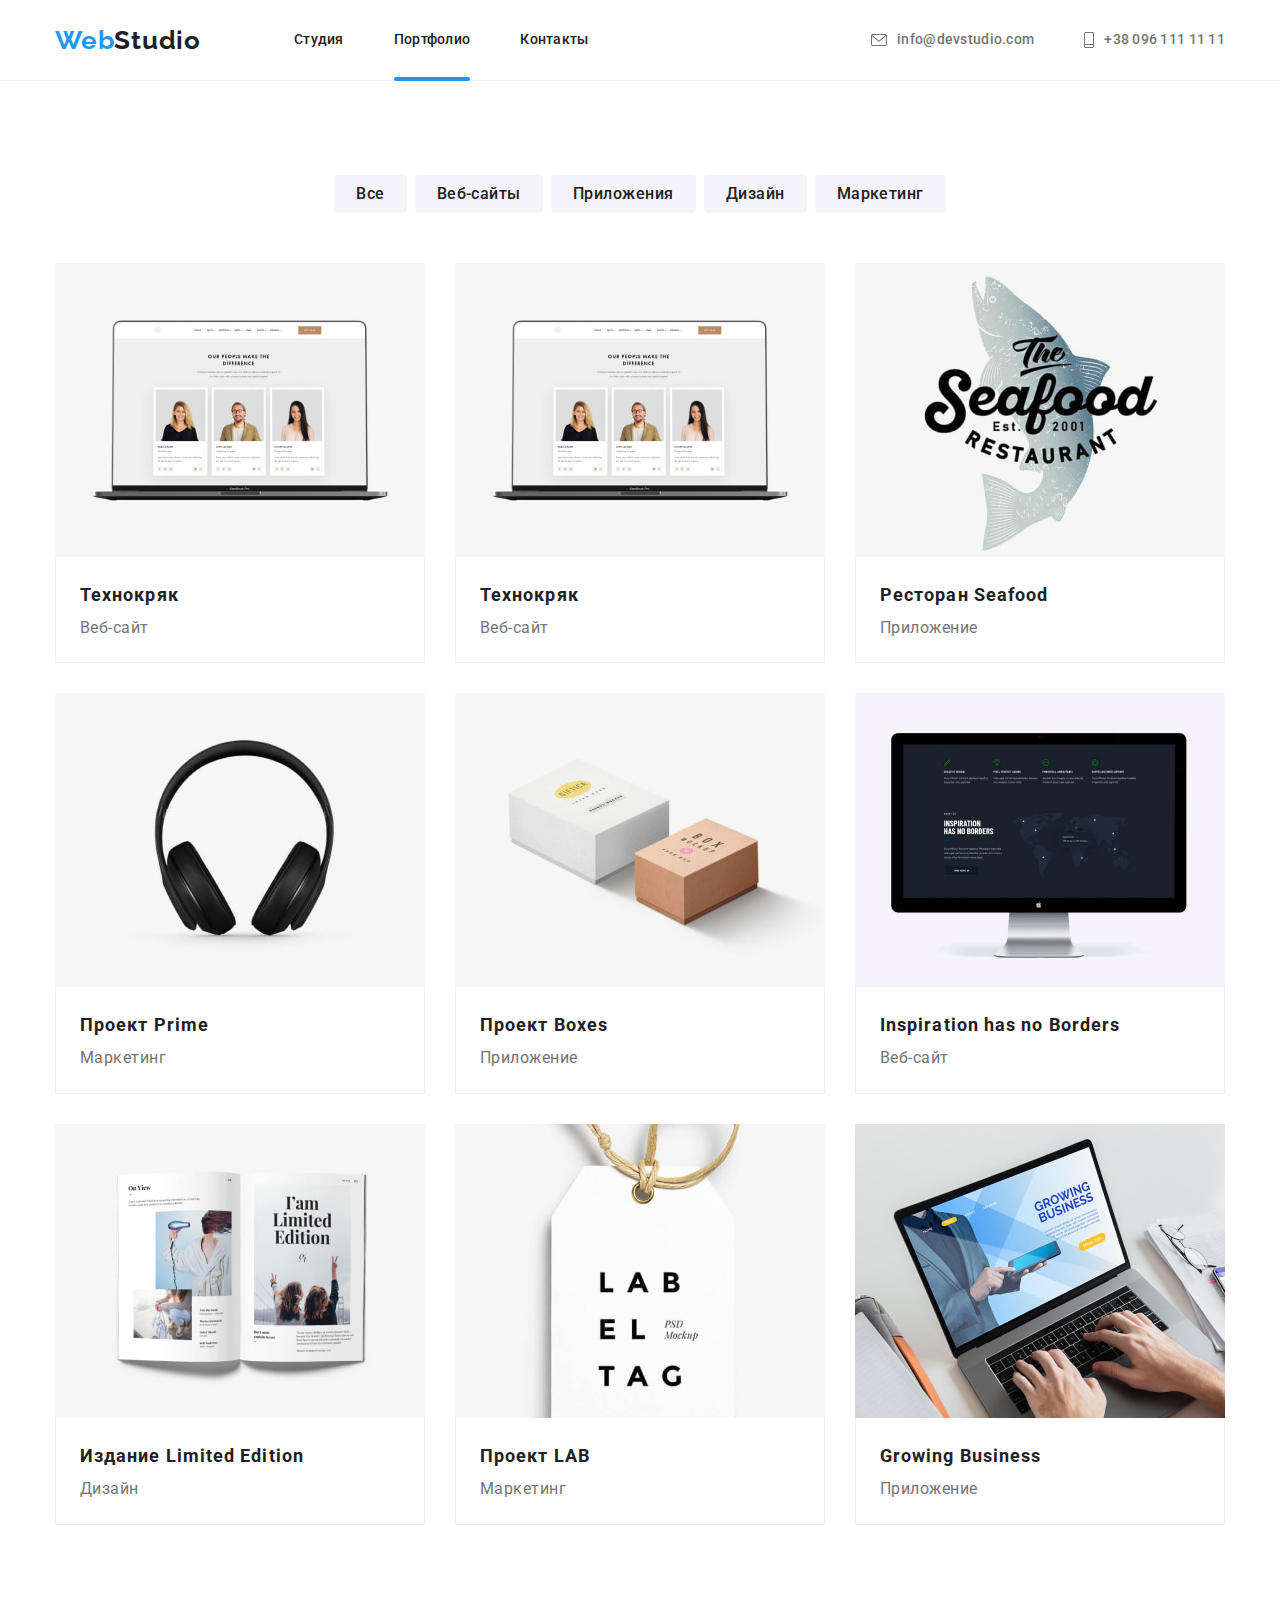
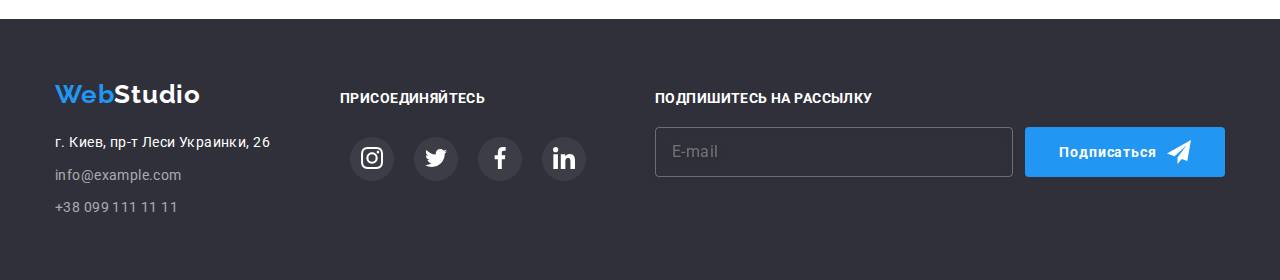
==== portfolio.html @ d42d0474 "Copy HW6" ====
<!DOCTYPE html>
<html lang="ru">
<head>
    <meta charset="UTF-8">
    <meta http-equiv="X-UA-Compatible" content="IE=edge">
    <meta name="viewport" content="width=device-width, initial-scale=1.0">
    <title>Portfolio</title>
    <!--Modern normalize--> 
    <link rel="stylesheet" href="https://cdn.jsdelivr.net/npm/modern-normalize@1.1.0/modern-normalize.min.css">
     <!-- Основные шрифты -->
     <link rel="preconnect" href="https://fonts.googleapis.com">
     <link rel="preconnect" href="https://fonts.gstatic.com" crossorigin>
     <link href="https://fonts.googleapis.com/css2?family=Raleway:wght@700&family=Roboto:wght@400;500;700;900&display=swap"
         rel="stylesheet">
     <!-- Кастомные стили -->
     <link rel="stylesheet" href="./css/styles.css">
</head>

<body >
   <!--Хедер-->
   <header>
    <div class="container  header-container">
    <!--Навигация-->
    <nav class="container-nav">
    <a href="./index.html" class="logo">Web<span class="logo-item">Studio</span></a>
    <ul class="site-nav">
        <li class="item">
            <a href="./index.html" class="nav-list">Студия</a>
        </li>
        <li class="item">
            <a href="./portfolio.html" class="nav-list current">Портфолио</a>
        </li>
        <li class="item">
            <a href="" class="nav-list">Контакты</a>
        </li>
    </ul>
     
    </nav> 
        <!--Контакты-->
    <ul class="contacts-list">
        <li class="contacts-item">
            <a href="mailto:info@devstudio.com" class="contacts">
            <svg class="icon-contacts" width="16" height="12">
                <use href="./images/icons.svg#mail" ></use>
            </svg>
           info@devstudio.com</a>
       </li> 
        <li class="contacts-item">
            <a href="tel:+380961111111" class="contacts phone">
            <svg class="icon-contacts" width="10" height="16">
                <use href="./images/icons.svg#phone" ></use>
            </svg>
            +38 096 111 11 11</a>
           </li> 
    </ul>   

    </div>
</header>
    <!--Герой-->
    <main>

    <section class="section">
        <div class="container">
        <h1 class="visually-hidden">Портфолио</h1>
    <ul class="button-list">
        <!--Список кнопок-->
        <li class="button-item">
            <button type="button" class="button-style">Все</button>
        </li>

        <li class="button-item">
            <button type="button"class="button-style">Веб-сайты</button>
        </li>

        <li class="button-item">
            <button type="button"class="button-style">Приложения</button>
        </li>

        <li class="button-item">
            <button type="button"class="button-style">Дизайн</button>
        </li>

        <li class="button-item">
            <button type="button"class="button-style">Маркетинг</button>
        </li>
    </ul>
    
    <ul class="cards">
        
        <li class="cards-content" >
            <a  class="card-link cards-design" href="">
                <div class="card-overlayy">
                <img src="./imagesportfolio/portfolio1.jpg" alt="Экран">
           
               <p class="card-text">
                   Ресурс предлагает комплексные предложения с разным уровнем функционала и сервисов. Все это позволит посетителю получить исчерпывающие сведения о компании или частном лице.
               </p>
               </div>
            <div class="work-descr">
                <h2 class="work-title">Технокряк</h2>
                <p class="description">Веб-сайт</p>
            </div>
        </a>
    </li>

        <li class="cards-content" >
            <a  class="card-link cards-design" href="">
                <div class="card-overlayy">
                     <img src="./imagesportfolio/portfolio1.jpg" alt="Экран">
                    <p class="card-text">
                        Ресурс предлагает комплексные предложения с разным уровнем функционала и сервисов. Все это позволит посетителю получить исчерпывающие сведения о компании или частном лице.
                    </p>
                </div>
           
            <div class="work-descr">
                <h2 class="work-title">Технокряк</h2>
                <p class="description">Веб-сайт</p>
            </div>
            </a>
        </li>

        <li class="cards-content ">
            <a  class="card-link cards-design" href=""> 
                <div class="card-overlayy">
            <img src="./imagesportfolio/portfolio3.jpg" alt="Эмблема ресторана">
            <p class="card-text">
                Ресурс предлагает комплексные предложения с разным уровнем функционала и сервисов. Все это позволит посетителю получить исчерпывающие сведения о компании или частном лице.
            </p>
        </div>
            <div class="work-descr">
                <h2 class="work-title">Ресторан Seafood</h2>
                <p class="description">Приложение</p>
            </div>
             </a>
        </li>

        
        <li class="cards-content ">
            <a  class="card-link cards-design" href="">
                <div class="card-overlayy">
            <img src="./imagesportfolio/portfolio4.jpg" alt="Наушники">
            <p class="card-text">
                Ресурс предлагает комплексные предложения с разным уровнем функционала и сервисов. Все это позволит посетителю получить исчерпывающие сведения о компании или частном лице.
            </p>
               </div>
            <div class="work-descr">
                <h2 class="work-title">Проект Prime</h2>
                <p class="description">Маркетинг</p>
            </div>
            </a>
        </li>

        <li class="cards-content card-link cards-design">
            <a  class="card-link cards-design" href=""> 
                <div class="card-overlayy">
            <img src="./imagesportfolio/portfolio5.jpg" alt="Коробки">
            <p class="card-text">
                Ресурс предлагает комплексные предложения с разным уровнем функционала и сервисов. Все это позволит посетителю получить исчерпывающие сведения о компании или частном лице.
            </p>
         </div>
            <div class="work-descr">
                <h2 class="work-title">Проект Boxes</h2>
                <p class="description">Приложение</p>
            </div>
            </a>
        </li>

        <li class="cards-content card-link cards-design">
        <a  class="card-link cards-design" href=""> 
                <div class="card-overlayy">
            <img src="./imagesportfolio/portfolio6.jpg" alt="Компьютер">
            <p class="card-text">
                Ресурс предлагает комплексные предложения с разным уровнем функционала и сервисов. Все это позволит посетителю получить исчерпывающие сведения о компании или частном лице.
            </p>
                </div>
            <div class="work-descr">
                <h2 class="work-title">Inspiration has no Borders</h2>
                <p class="description">Веб-сайт</p>
            </div>
        </a>
        </li>

        <li class="cards-content card-link cards-design">
         <a  class="card-link cards-design" href=""> 
                <div class="card-overlayy">   
            <img src="./imagesportfolio/portfolio7.jpg" alt="Журнал">
            <p class="card-text">
                Ресурс предлагает комплексные предложения с разным уровнем функционала и сервисов. Все это позволит посетителю получить исчерпывающие сведения о компании или частном лице.
            </p>
                </div>
            <div class="work-descr">
                <h2 class="work-title">Издание Limited Edition</h2>
                <p class="description">Дизайн</p>
            </div>
         </a>
        </li>
    
        <li class="cards-content card-link cards-design">
          <a  class="card-link cards-design" href=""> 
                <div class="card-overlayy"> 
            <img src="./imagesportfolio/portfolio8.jpg" alt="Лейбл">
            <p class="card-text">
                Ресурс предлагает комплексные предложения с разным уровнем функционала и сервисов. Все это позволит посетителю получить исчерпывающие сведения о компании или частном лице.
            </p>
                </div>
            <div class="work-descr">
                <h2 class="work-title">Проект LAB</h2>
                <p class="description">Маркетинг</p>
            </div>
          </a>
        </li>

        <li class="cards-content ">
          <a  class="card-link cards-design" href=""> 
                <div class="card-overlayy">  
            <img src="./imagesportfolio/portfolio9.jpg" alt="Человек работает за ноутбуком">
            <p class="card-text">
                Ресурс предлагает комплексные предложения с разным уровнем функционала и сервисов. Все это позволит посетителю получить исчерпывающие сведения о компании или частном лице.
            </p>
                </div>
            <div class="work-descr">
                <h2 class="work-title">Growing Business</h2>
                <p class="description">Приложение</p>
            </div>
          </a>
        </li>
    
    </ul>
</div>
    </section>
    </main>

   <!--Футер сайта-->  
   <footer class="footer-field">
    <div class="container">
        <div class="footer-flex">
        <div class="contacts-flex">
    <a href="./index.html" class="logo">Web<span class="second-logo-item">Studio</span></a>
     <address class="address">
    <ul>
       <li class="details"> 
             <a href="https://google.com" class="location">г. Киев, пр-т Леси Украинки, 26</a>  
        </li>
        <li class="details">
            <a href="mailto:info@example.com" class="footer-item">info@example.com</a>
       </li> 
        <li class="details">
            <a href="tel:+380991111111" class="footer-item">+38 099 111 11 11</a>
           </li> 
       </ul>   
     </address>
        </div>
    

    <!--Присоединяйтесь-->
    <div class="join-us-flex">
        <h3 class="join-us-title">присоединяйтесь</h3>
        <ul class="join-us-list list">
            <li class="join-us-item">
                <a class="join-us-link join-us-link-instagram" href="">
                    <svg class="join-us-icon" width="22" height="22">
                        <use href="./images/icons.svg#instagram"> </use>
                    </svg>
                </a>
            </li>

             <li class="join-us-item">
                <a class="join-us-link join-us-link-twitter" href="">
                    <svg class="join-us-icon" width="22" height="22">
                        <use href="./images/icons.svg#twitter"></use>
                    </svg>
                </a>
            </li>

            <li class="join-us-item">
                <a class="join-us-link join-us-link-facebook" href="">
                    <svg class="join-us-icon" width="22" height="22">
                        <use href="./images/icons.svg#facebook"></use>
                    </svg>
                </a>
            </li>

            <li class="join-us-item">
                <a class="join-us-link join-us-link-linkedin" href="">
                    <svg class="join-us-icon" width="22" height="22">
                        <use href="./images/icons.svg#linkedin"></use>
                    </svg>
                </a>
          
            </li>
        </ul>
    </div>

    <!--Подпишитесь на рассылку-->
    <form class="footer-form"">
         <h3 class="subscribe-title">Подпишитесь на рассылку</h3>
   <div class="footer-form-wrapper">
            <label class="subscribe-label">
                <input class="footer-input" type="email" name="email" placeholder="E-mail">
            </label> 

         <div class="subscribe" >
        <button type="button" class="subscribe-button" >Подписаться
                <svg class="subscribe-icon" width="24" height="24">
                        <use href="./images/icons.svg#icon-plane"></use>
                </svg>
        </button>
                
         </div>
    </div>
    </div>
   
  </div>
</form>
</div>
 </footer>

</body>
</html>
---- css/styles.css ----
:root {
    /* Основные шрифты */
    --main-font: "roboto", sans-serif;
    --secondary-font: "raleway", sans-serif;
    /* Светлая тема текста */
    --light-txt-cl: #ffffff;
    /* Тёмная тема текста */
    --txt-cl: #757575;
    --title-cl: #212121;
    --accent-txt-cl: #2196f3;
    /* Светлая тема фона */
    --secondary-light-bg: #ffffff;
    --team-bg: #f5f4fa;
    /* Тёмная тема фона */
    --primary-dark-bg: #2f303a;
    --accent-bg-cl: #2196f3;
}

  ul {
    margin: 0;
    padding: 0;
    list-style: none;
}

  body {
    font-family: var(--main-font);
    font-size: 14px;
    line-height: 1.71;
    letter-spacing: 0.03em;
    color: var(--txt-cl);
}

    h1,
    h2,
    h3,
    h4,
    h5,
    h6,
    p,
    ul,
    ol {
    margin-top: 0;
    margin-bottom: 0;
}
    
 img {
   display: block;
   max-width: 100%;
   height: auto;
}
    
  textarea {
      resize: none;
      border: 1px solid rgba(33, 33, 33, 0.2);
border-radius: 4px;
  }
  .list{
    color: var(--accent-txt-cl);
    list-style-type: none;
    text-decoration: none;
  }

  /*хедер */

header {
    background-color: var(--light-txt-cl);
    border-bottom:1px solid  #ECECEC ; 
}

.header-container {
    display: flex;
    align-items: center;  
}
      
.container-nav { 
    display: flex;
    align-items: center;
}
    
.logo {
    text-decoration: none;
    font-family: Raleway;
    font-weight: 700;
    line-height: 1.19; 
    font-size: 26px;
    letter-spacing: 0.03em;
    color: var(--accent-txt-cl);
}

.logo-item {
    color: var(--title-cl);
}

.nav-list:hover, .nav-list:focus {
    color: var(--accent-txt-cl);
}

.site-nav{
    display: flex;
    list-style-type: none;
    margin-left: 93px;
}

.site-nav .item:not(:last-child) {
    margin-right: 50px;
}

.nav-list {
    padding-top: 32px;
    padding-bottom: 32px;
    display: block;
    position: relative;
    transition: color 250ms cubic-bezier(0.4, 0, 0.2, 1);
}

.current {
    color: #2196f3;
}

.current::after {
    content:'';
    bottom: -1px;
    left: 0;
    display: block;
    width: 100%;
    background-color: #2196F3;
    border-radius: 2px;
    height: 4px;
    position: absolute;
}

.contacts-list{
    display: flex;
    list-style-type: none;
    margin-left: auto;  
}

.contacts-list .contacts-item:not(:last-child) {
    margin-right: 50px;
}





.icon-contacts {
    margin-right: 10px;
    fill: currentColor;
    transition: fill 250ms cubic-bezier(0.4, 0, 0.2, 1);
}


.icon-contacts:hover,
.icon-contacts:focus {
    fill: #2196f3; 
}

.nav-list { 
    display: flex;
    font-weight: 500;
    line-height: 1.14;
    letter-spacing: 0.02em;
    color: var(--title-cl);
    text-decoration: none;
}

.post {
    font-weight: 500;
    line-height: 1.14;
    letter-spacing: 0.02em; 
    color: var(--accent-bg-cl);
}


.contacts:hover, .contacts:focus {
    color: var(--accent-bg-cl);
    fill:var(--accent-bg-cl);
}

.contacts {
    display: flex;
    align-items: center;
    font-weight: 500;
    line-height:  1.14;
    letter-spacing: 0.02em;
    color: var(--txt-cl);
    text-decoration: none;
    fill:var(--txt-cl);
    transition: color 250ms cubic-bezier(0.4, 0, 0.2, 1),
    fill  250ms cubic-bezier(0.4, 0, 0.2, 1);
}

/*Заголовок на главной странице*/
.title {
    font-weight: 900;
    line-height: 1.36;
    font-size: 44px;
    text-align: center;
    letter-spacing: 0.06em;
    text-transform: uppercase;
    color: var(--light-txt-cl);
}

.title-field {
    padding-top: 200px;
    padding-bottom: 200px;
    max-width: 1600px;
    min-height: 600px;
    margin-left: auto;
    margin-right: auto;
    text-align: center;
    background-image: linear-gradient(
    to right,
    rgba(47, 48, 58, 0.4),
    rgba(47, 48, 58, 0.4) ), 
    url(../images/back-color.jpg) ;
    background-color: var(--primary-dark-bg);
    background-repeat: no-repeat;
    background-size: cover;
    background-position: center;
}

.title-button {
    cursor: pointer;
    margin-top: 40px;
    padding:10px 32px;
    display: flexbox;
    font-weight: 700;
    line-height: 1.87;
    letter-spacing: 0.06em;
    color: var(--light-txt-cl);
    background-color: var(--accent-bg-cl);
    border-radius: 4px;
    border: transparent;
}

.backdrop {
    position: fixed;
    top: 0;
    left: 0;
    width: 100%;
    height: 100%;
    background-color: rgba(0, 0, 0, 0.2);
    transition: opacity 500ms cubic-bezier(0.4, 0, 0.2, 1),
    visibility 500ms cubic-bezier(0.4, 0, 0.2, 1),
    pointer-events 500ms cubic-bezier(0.4, 0, 0.2, 1);
}

.backdrop.is-hidden {
 opacity:0 ;
 visibility: hidden;
 pointer-events: none;
}

.backdrop.is-hidden .modal {
    transform: scaleY(0);
}



/*CHECKBOX HIDDEN*/
.wrap-check {
    display: flex;
    align-items: center;
    justify-content: center;
  }
  .modal-check {
        appearance: none;
        display: flex;
        align-items: center;
 }
 .modal-check {
    font-size: 14px;
    line-height: 24px;
    letter-spacing: 0.03em;
    color: #757575;
}
  .modal-check-text span {
    width: 16px;
    height: 15px;
    border: 2px solid #212121;
    border-radius: 2px;
    display: flex;
    margin-right: 10px;
    align-items: center;
    justify-content: center;
}
  .modal-check:checked + .modal-check-text span {
    background-image: url(..//images/icons.svg#icon-icon-check);
    background-color: var(--accent-bg-cl);
    border: none;
    background-repeat: no-repeat;
    background-size: cover;
    background-origin: border-box;
}
  
.text-form 
{
    font-weight: 700;
    font-size: 20px;
    line-height: 1.15;
    text-align: center;
    letter-spacing: 0.03em;
    color: var(--title-cl);
    
}

.forms{
    border: 1px solid rgba(33, 33, 33, 0.2);
    box-sizing: border-box;
    border-radius: 4px;
    width: 448px;
    height: 40px;
    padding-left: 42px;
    transition: border-color 250ms cubic-bezier(0.4, 0, 0.2, 1),
    fill 250ms cubic-bezier(0.4, 0, 0.2, 1),
    outline 250ms cubic-bezier(0.4, 0, 0.2, 1);
}

.form-text {
    line-height: 1.16;
    letter-spacing: 0.01em;
    color: #757575;
    margin-bottom: 4px;

}

.icon-form {
    position: absolute;
    top: 50%;
    left: 12px;
    transform: translateY(-50%);
    display: inline-block;
    
}

.forms:focus~.icon-form {
    fill: var(--accent-bg-cl);
}

.forms:focus-within {
    border-color: var(--accent-txt-cl);
    outline: transparent;
}

.field{
padding-top: 12px;
padding-left: 16px;
transition: border-color 250ms cubic-bezier(0.4, 0, 0.2, 1),
outline 250ms cubic-bezier(0.4, 0, 0.2, 1);
width:448px;
height:120px;
}

.field:focus-within {
    border-color: var(--accent-txt-cl);
    outline: transparent;
}

.form-field {
    position: relative;
    display: flex;
    flex-direction: column;
    margin-top: 10px;

}

.policy{
    color: var(--accent-txt-cl);
    cursor: pointer;
}

.container-svg {
    position: relative;

}

.form-field textarea::placeholder {
    font-weight: 400;
    line-height: 1.16;
    letter-spacing: 0.01em;
    color: rgba(117, 117, 117, 0.5);
}

.comment {
display: flex;
flex-direction: column;
width: 448px;
height: 120px;
margin-top: 10px;
margin-bottom: 20px;
}

.submit {
    display: inline-block;
align-items: center;
margin-left: 52px;

}

.submit-button{
    width: 200px;
    height: 50px;
    cursor: pointer;
    font-weight: 700;
    line-height: 1.87;
    letter-spacing: 0.06em;
    color: var(--light-txt-cl);
    background-color: var(--accent-bg-cl);
    border-radius: 4px;
    border: transparent;
    box-shadow: 0px 4px 4px rgba(0, 0, 0, 0.15);
}
.button-wrapper {
    display: flex;
    justify-content: center;
    align-items: center;
    margin-top: 30px;

}
.modal{
position: absolute;
top: 50%;
left: 50%;
transform: scaleY(1);
transform: translate(-50%, -50%);
width: 528px;
height: 581px; 
background-color: var(--light-txt-cl); 
opacity: 1;
transition: transform 250ms cubic-bezier(0.4, 0, 0.2, 1);
box-shadow: 0px 1px 3px rgba(0, 0, 0, 0.12), 0px 1px 1px rgba(0, 0, 0, 0.14), 0px 2px 1px rgba(0, 0, 0, 0.2);
border-radius: 4px;
animation: animate125 3000ms infinite 1000ms;
}



.close-btn {
    position: absolute;
    display: flex;
    cursor: pointer;
    align-items: center;
    justify-content: center;
    border: 1px solid rgba(0, 0, 0, 0.1);
    width: 30px;
    height: 30px;
    border-radius: 50%; 
    background-color: var(--light-txt-cl);  
}

.modal>.close-btn {
    position: absolute;
    top: 8px;
    right: 8px;
    margin: 0;
    
}
.modal-form {
    padding:40px;
}
 


/*Преимущества*/
.section {
    padding: 94px 0;
}
   
.advantage-list .adv-item:not(:last-child){
    margin-right: 30px;
}

.advantage-list {
    display: flex;
    list-style-type: none; 
}

.adv-item {
    width: 270px;
    align-items: center;
}


.icon-fon{
    display: flex;
    width: 270px;
    height: 120px;
    align-items: center;
    justify-content: center;
    margin-bottom: 30px;
    background-color: var(--team-bg);
}

.features-title{
    margin-bottom: 10px;
    font-weight: 700;
    line-height: 1.14;
    letter-spacing: 0.03em;
    text-transform: uppercase;
    color: var(--title-cl)
}

.features-txt{
    line-height: 1.71;
    letter-spacing: 0.03em;
    color: var(--txt-cl);
}

/*Деятельность*/
.work-section {
    padding-top: 0;
}

.our-activities{
    margin-bottom: 50px;
    font-weight: 700;
    font-size: 36px;
    line-height: 1.16;
    text-align: center;
    letter-spacing: 0.03em;
    color: var(--title-cl);
}

.activities-list {
    display: flex;
    list-style-type: none;
}

.activities-item + .activities-item {
    margin-left: 30px;
    
}


.activities-item {
position: relative;
}

.activities-text {
    display: flex;
    justify-content: center;
    align-items: center;
    width: 100%;
    position: absolute;
    bottom: 0;
    left: 0;
    height: 70px;
    font-weight: bold;
    font-size: 14px;
    line-height: 1.14;
    text-transform: uppercase;
    color: var(--light-txt-cl);
    background-color: rgba(47, 48, 58, 0.8);;
}

.team-field {
    background-color: var(--team-bg);
}

.team-title{
    margin-bottom: 50px;
    font-weight: 700;
    line-height: 1.16;
    font-size: 36px;
    text-align: center;
    letter-spacing: 0.03em;
    color: var(--title-cl);
}

.team-list {
    display: flex;
    list-style-type: none;
}

.team-list .member-descr:not(:last-child){
    margin-right: 30px;
    
}

.member-descr {
    box-shadow: 0px 1px 3px
    rgba(0, 0, 0, 0.12), 0px 1px 1px 
    rgba(0, 0, 0, 0.14), 0px 2px 1px 
    rgba(0, 0, 0, 0.2);
    border-radius: 0px 0px 4px 4px;
    background-color:var(--secondary-light-bg);
    width: 270px;
    height: 430px;    
}

.socials {
    display:flex;
    justify-content: center;   
}

.socials-item:not(:last-child){
    margin-right: 10px;
}

.socials-item {
display: flex;
align-self: center;
}

.socials-link {
    display: inline-block;
    width: 44px; 
    height: 44px;
    background-color: transparent;
    border-radius: 50%;
    background-position: center;
    background-size: 20px; 
    transition: background-color 250ms cubic-bezier(0.4, 0, 0.2, 1),
    fill 250ms cubic-bezier(0.4, 0, 0.2, 1);
}

.socials-link:hover,
.socials-link:focus {
    background-color: var(--accent-txt-cl);
}

.socials-link:hover .socials-icon,
.socials-link:focus .socials-icon {
    fill: var(--light-txt-cl);
}

.socials-link {
    display: flex;
    justify-content: center;
    align-items: center;
    color: currentColor;
    transition: fill 250ms cubic-bezier(0.4, 0, 0.2, 1),
    background-color 250ms cubic-bezier(0.4, 0, 0.2, 1);
}

.socials-icon{
    width: 22px;
    height: 22px;
    fill:#AFB1B8;
    transition: fill 250ms cubic-bezier(0.4, 0, 0.2, 1);
}

.socials-link:hover
.socials-icon {
    fill: var(--light-txt-cl);
}

.socials-link:focus{
    background-color: var(--accent-txt-cl);
}

.workers {
    padding-top: 30px;
    padding-bottom: 30px;
}

.team-member{
    margin-bottom: 10px;
    font-weight: 500;
    font-size: 16px;
    line-height: 1.18;
    text-align: center;
    letter-spacing: 0.03em;
    color: var(--title-cl);
}

.member-position{
    font-size: 16px;
    line-height: 1.18;
    text-align: center;
    letter-spacing: 0.03em;
    color: var(--txt-cl);
    margin-bottom: 16px;
}

 /* Постоянные клиенты */
.clients-title {
    margin-bottom: 50px;
    font-weight: 700;
    font-size: 36px;
    line-height: 1.17;
    text-align: center;
    color: var(--primary-dark-bg);
}

.client-section {
    padding-top: 94px;
    padding-bottom: 94px;
}
  
.client-list {
    display: flex;
    padding: 0;
    margin: 0;
    list-style: none;
    justify-content: space-between;
    align-items: center;
}
  
.client-item {
    width: 170px;
    height: 90px;
    transition: 250ms cubic-bezier(0.4, 0, 0.2, 1);
}
  
.client-item:not(:last-child) {
    margin-right: 30px;
}
  
.client-link {
    display: flex;
    align-items: center;
    justify-content: center;
    width: 100%;
    height: 100%;
    display: flex;
    align-items: center;
    justify-content: center;
    border: 1px solid #afb1b8;
    color: #afb1b8;
    background-color: var(--light-txt-cl);
    border-radius: 4px;
    transition: color 250ms cubic-bezier(0.4, 0, 0.2, 1),
    border-color 250ms cubic-bezier(0.4, 0, 0.2, 1);
}
  
.client-link:hover, .client-link:focus {
    color: var(--accent-color);
    border-color: var(--accent-color);
}
  
.client-icon {
    fill: currentColor;
}
  
/*Футер*/
.footer-field{
    background-color: var(--primary-dark-bg);
    padding-top: 60px;
    padding-bottom: 60px;
}

.second-logo-item{
    color: var(--light-txt-cl);
}

.location{
    font-style: normal;
    font-weight: normal;
    line-height: 1.71;
    letter-spacing: 0.03em;
    color:var(--light-txt-cl);
    text-decoration: none;
}

.footer-item{
    line-height: 1.71;
    letter-spacing: 0.03em;
    color: rgba(255, 255, 255, 0.6);
    text-decoration: none;
}

.details {
    
    list-style-type: none;
}

.details:not(:last-child) {
    margin-bottom: 9px;
}

.address {
    padding-top: 20px;
    font-style: normal;
}

.join-us-flex{
  margin-left: 70px;
}

.footer-flex {
    display: flex;
    align-items: baseline;
}

.join-us-title {
  font-family: var(--main-font);
  margin-bottom: 20px;
  font-weight: 700;
  font-size: 14px;
  letter-spacing: 0.03em;
  line-height: 1.14;
  text-transform: uppercase;
  color: var(--light-txt-cl);
}
.join-us-item {
    margin: 10px;
}

.join-us-icon {
    fill:var(--light-txt-cl);
}

.join-us-link:hover,
.join-us-link:focus {
      color: var(--light-txt-cl);
      background-color: var(--accent-txt-cl);
}

.join-us-link {
    width: 44px;
    height: 44px;
    display: block;
    border-radius: 50%;
    color: var(--light-txt-cl);
    background-color: #ffffff10;
    padding-left: 11px;
    padding-top: 10px;
    transition: background-color 250ms cubic-bezier(0.4, 0, 0.2, 1),
    color 250ms cubic-bezier(0.4, 0, 0.2, 1);
}

.join-us-list {
    display: flex;
    justify-content: space-between;
}
/*Підписатись*/
.footer-form {
    margin-left: auto;
}
.footer-form-wrapper
{
    display: flex;
    align-items: center;
    justify-content: center;
    
}

.subscribe-label{
    margin-right: 12px;
}

.footer-input{
    width: 358px;
    height: 50px;
    border: 1px solid rgba(255, 255, 255, 0.3);
    filter: drop-shadow(0px 4px 4px rgba(0, 0, 0, 0.15));
    border-radius: 4px;
    background-color: transparent;
    cursor: pointer;
    outline: none;
    padding-left: 16px;
    font-size: 16px;
    line-height: 1.25;
    letter-spacing: 0.03em;
    color: rgba(255, 255, 255, 0.6);

}


.subscribe-title {
    font-weight: 700;
    font-size: 14px;
    line-height: 1.14;
    letter-spacing: 0.03em;
    text-transform: uppercase;
    color: var(--light-txt-cl);
    padding-bottom: 20px;
    
}
.subscribe {
    display: flex;
    justify-content: center;
    align-items: center;

}
.subscribe-button {
    cursor: pointer;
    font-weight: 700;
    line-height: 1.87;
    letter-spacing: 0.06em;
    color: var(--light-txt-cl);
    background-color: var(--accent-bg-cl);
    border-radius: 4px;
    border: transparent;
    display: flex;
    justify-content: center;
    align-items: center;
    min-width:200px;
    min-height: 50px;
    

}
.subscribe-icon {
    fill: var(--light-txt-cl);
    margin-left: 10px;
    
    
}
/*Портфолио*/

.button-style{
    cursor: pointer;
    padding: 6px 22px;
    font-weight: 500;
    line-height: 1.62;
    font-size: 16px;
    text-align: center;
    letter-spacing: 0.03em;
    color:var(--title-cl);
    background-color: var(--team-bg);
    border: transparent;
    border-radius: 4px; 
    transition: color 250ms cubic-bezier(0.4, 0, 0.2, 1),
    background-color 250ms cubic-bezier(0.4, 0, 0.2, 1),
    box-shadow  250ms cubic-bezier(0.4, 0, 0.2, 1); 
}

.button-style:hover, .button-style:focus {
    background-color: var(--accent-bg-cl);
    color: var(--light-txt-cl);
    box-shadow: 0px 3px 1px rgba(0, 0, 0, 0.1), 0px 1px 2px rgba(0, 0, 0, 0.08), 0px 2px 2px rgba(0, 0, 0, 0.12);
}

.button-list {
   display: flex; 
   list-style-type: none;
   justify-content: center;
   margin-bottom: 50px;
}

.button-list .button-item:not(:last-child) {
    margin-right: 8px;
}

.work-title{
    font-size: 18px;
    font-weight: 700;
    line-height: 2;
    letter-spacing: 0.06em;
    color: var(--title-cl);
}

.description{
    font-size: 16px;
    line-height: 1.85;
    letter-spacing: 0.03em;
    color: var(--txt-cl);
}


.cards{ 
    display: flex;
    flex-wrap: wrap;
    list-style-type: none;
}

.cards .cards-content:nth-child(3n) {
    margin-right: 0;
} 

.cards-content:nth-last-child(-n+3){
    margin-bottom: 0;
}


.cards-content {  
    margin-right: 30px;
    margin-bottom: 30px;
    width: 370px; 
}


.card-link {
    text-decoration: none;
    color: currentColor;
    transition: 250ms cubic-bezier(0.4, 0, 0.2, 1);
}

.cards-design{
    display: block;
    transition: box-shadow 250ms cubic-bezier(0.4, 0, 0.2, 1);

}

.cards-design:hover,
.cards-design:focus{
    box-shadow: 0px 1px 1px rgba(0, 0, 0, 0.12), 0px 4px 4px rgba(0, 0, 0, 0.06), 1px 4px 6px rgba(0, 0, 0, 0.16);
}
.card-design:hover .card-text{
    transform: translate(0);
    transition-duration: 250ms;
}
.card-design:focus .card-text{
    transform: translate(0);
    transition-duration: 250ms;
    
}

.card-overlayy{
    position: relative;
    overflow: hidden;
}


/*overlay*/
.card-text{
    position: absolute;
    top: 0;
    left: 0;
    padding: 63px 24px;
    font-size: 18px;
    line-height: 1.56;
    color: var(--light-txt-cl);
    background: rgba(33, 150, 243, 0.9);
    transform: translateY(100%);
    transition: transform 250ms cubic-bezier(0.4, 0, 0.2, 1);
    
}

.card-link:hover .card-text, .card-link:focus .card-text{
    transform: translateY(0);
    
}
.cards:hover {
    transform: translateY(0);
}



.work-descr {
    padding: 20px 24px;
    border: 1px solid #eeeeee;
    border-top: transparent;
}

.container {
    width: 1200px;
    padding-left: 15px;
    padding-right: 15px;
    margin-right: auto;
    margin-left: auto;
}

.visually-hidden {
    position: absolute;
    width: 1px;
    height: 1px;
    margin: -1px;
    border: 0;
    padding: 0;
    white-space: nowrap;
    clip-path: inset(100%);
    clip: rect(0 0 0 0);
    overflow: hidden;
  }
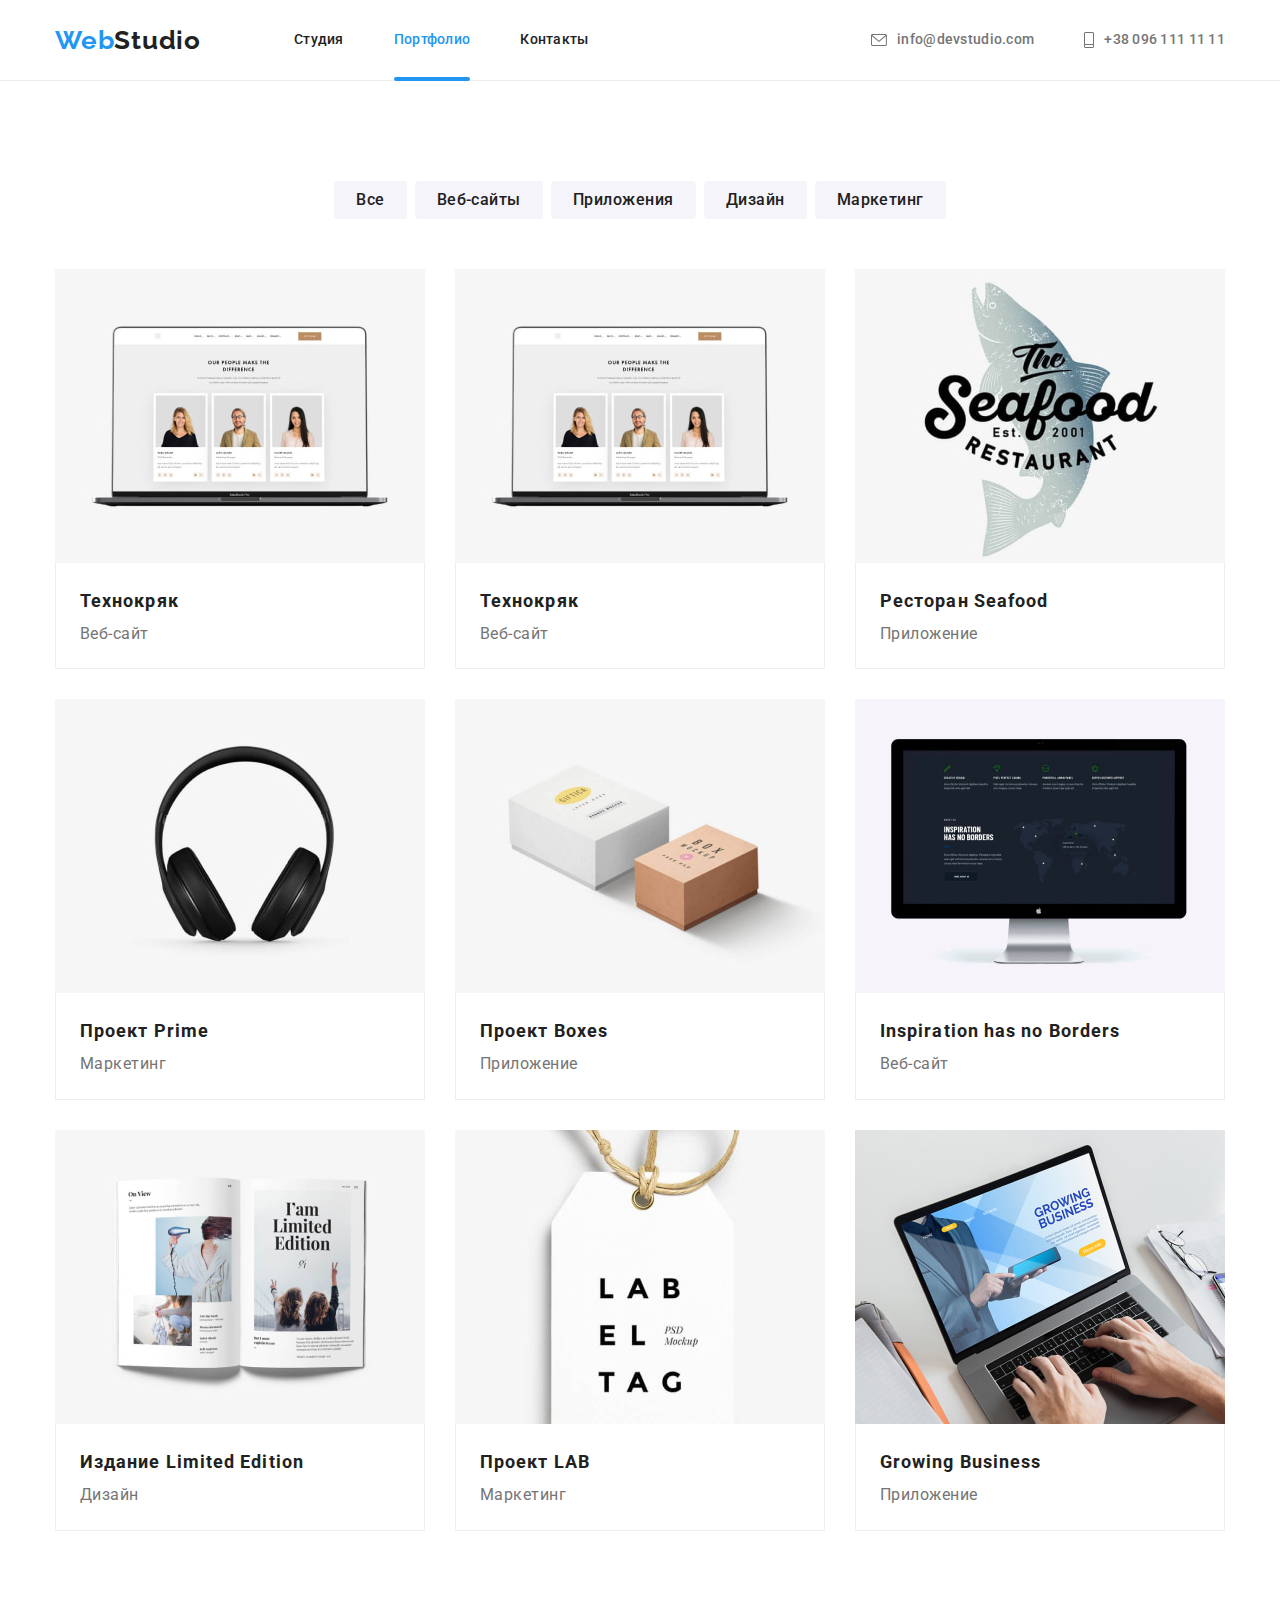
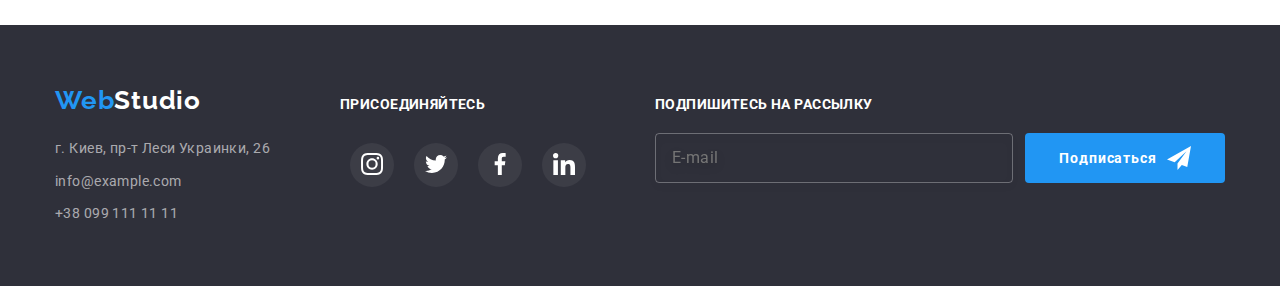
==== commit a8bb3d4c: "BEM" ====
--- a/portfolio.html
+++ b/portfolio.html
@@ -18,209 +18,209 @@
 
 <body >
    <!--Хедер-->
-   <header>
-    <div class="container  header-container">
+   <header class="header">
+<div class="container  header__container">
     <!--Навигация-->
-    <nav class="container-nav">
-    <a href="./index.html" class="logo">Web<span class="logo-item">Studio</span></a>
-    <ul class="site-nav">
-        <li class="item">
-            <a href="./index.html" class="nav-list">Студия</a>
-        </li>
-        <li class="item">
-            <a href="./portfolio.html" class="nav-list current">Портфолио</a>
-        </li>
-        <li class="item">
-            <a href="" class="nav-list">Контакты</a>
-        </li>
-    </ul>
-     
-    </nav> 
-        <!--Контакты-->
-    <ul class="contacts-list">
-        <li class="contacts-item">
-            <a href="mailto:info@devstudio.com" class="contacts">
-            <svg class="icon-contacts" width="16" height="12">
-                <use href="./images/icons.svg#mail" ></use>
+    <nav class="nav">
+        <a href="./index.html" class="header__logo">Web<span class="header__logo header__logo--black">Studio</span></a>
+        <ul class="nav__list">
+            <li class="nav__item">
+                <a href="./index.html" class="nav__link ">Студия</a>
+            </li>
+            <li class="nav__item">
+                <a href="./portfolio.html" class="nav__link nav__link--current">Портфолио</a>
+            </li>
+            <li class="nav__item">
+                <a href="" class="nav__link">Контакты</a>
+            </li>
+        </ul>
+
+    </nav>
+        <!--Контакти-->
+<ul class="contacts">
+    <li class="contacts__item">
+    <a href="mailto:info@devstudio.com" class="contacts__link">
+            <svg class="contacts__icon" width="16" height="12">
+                <use href="./images/icons.svg#mail"></use>
             </svg>
-           info@devstudio.com</a>
-       </li> 
-        <li class="contacts-item">
-            <a href="tel:+380961111111" class="contacts phone">
-            <svg class="icon-contacts" width="10" height="16">
-                <use href="./images/icons.svg#phone" ></use>
+        info@devstudio.com</a>
+    </li>
+    <li class="contacts__item">
+        <a href="tel:+380961111111" class="contacts__link ">
+            <svg class="contacts__icon" width="10" height="16">
+                <use href="./images/icons.svg#phone"></use>
             </svg>
-            +38 096 111 11 11</a>
-           </li> 
-    </ul>   
+        +38 096 111 11 11</a>
+    </li>
+</ul>
 
     </div>
 </header>
     <!--Герой-->
     <main>
 
-    <section class="section">
+    <section class="portfolio">
         <div class="container">
         <h1 class="visually-hidden">Портфолио</h1>
     <ul class="button-list">
         <!--Список кнопок-->
+        <li class="button-list__item">
+            <button type="button" class="button-list__style">Все</button>
+        </li>
+
+        <li class="button-list__item">
+            <button type="button"class="button-list__style">Веб-сайты</button>
+        </li>
+
+        <li class="button-list__item">
+            <button type="button"class="button-list__style">Приложения</button>
+        </li>
+
+        <li class="button-list__item">
+            <button type="button"class="button-list__style">Дизайн</button>
+        </li>
+
         <li class="button-item">
-            <button type="button" class="button-style">Все</button>
-        </li>
-
-        <li class="button-item">
-            <button type="button"class="button-style">Веб-сайты</button>
-        </li>
-
-        <li class="button-item">
-            <button type="button"class="button-style">Приложения</button>
-        </li>
-
-        <li class="button-item">
-            <button type="button"class="button-style">Дизайн</button>
-        </li>
-
-        <li class="button-item">
-            <button type="button"class="button-style">Маркетинг</button>
+            <button type="button"class="button-list__style">Маркетинг</button>
         </li>
     </ul>
     
     <ul class="cards">
         
-        <li class="cards-content" >
-            <a  class="card-link cards-design" href="">
-                <div class="card-overlayy">
+        <li class="cards__content" >
+            <a  class="cards__link cards__design" href="">
+                <div class="cards__overlay">
                 <img src="./imagesportfolio/portfolio1.jpg" alt="Экран">
            
-               <p class="card-text">
+               <p class="cards__text">
                    Ресурс предлагает комплексные предложения с разным уровнем функционала и сервисов. Все это позволит посетителю получить исчерпывающие сведения о компании или частном лице.
                </p>
                </div>
-            <div class="work-descr">
-                <h2 class="work-title">Технокряк</h2>
-                <p class="description">Веб-сайт</p>
+            <div class="cards__descr">
+                <h2 class="cards__title">Технокряк</h2>
+                <p class="cards__info">Веб-сайт</p>
             </div>
         </a>
     </li>
 
-        <li class="cards-content" >
-            <a  class="card-link cards-design" href="">
-                <div class="card-overlayy">
+        <li class="cards__content" >
+            <a  class="cards__link cards__design" href="">
+                <div class="cards__overlay">
                      <img src="./imagesportfolio/portfolio1.jpg" alt="Экран">
-                    <p class="card-text">
+                    <p class="cards__text">
                         Ресурс предлагает комплексные предложения с разным уровнем функционала и сервисов. Все это позволит посетителю получить исчерпывающие сведения о компании или частном лице.
                     </p>
                 </div>
            
-            <div class="work-descr">
-                <h2 class="work-title">Технокряк</h2>
-                <p class="description">Веб-сайт</p>
+            <div class="cards__descr">
+                <h2 class="cards__title">Технокряк</h2>
+                <p class="cards__info">Веб-сайт</p>
             </div>
             </a>
         </li>
 
-        <li class="cards-content ">
-            <a  class="card-link cards-design" href=""> 
-                <div class="card-overlayy">
+        <li class="cards__content ">
+            <a  class="cards__link cards__design" href=""> 
+                <div class="cards__overlay">
             <img src="./imagesportfolio/portfolio3.jpg" alt="Эмблема ресторана">
-            <p class="card-text">
+            <p class="cards__text">
                 Ресурс предлагает комплексные предложения с разным уровнем функционала и сервисов. Все это позволит посетителю получить исчерпывающие сведения о компании или частном лице.
             </p>
         </div>
-            <div class="work-descr">
-                <h2 class="work-title">Ресторан Seafood</h2>
-                <p class="description">Приложение</p>
+            <div class="cards__descr">
+                <h2 class="cards__title">Ресторан Seafood</h2>
+                <p class="cards__info">Приложение</p>
             </div>
              </a>
         </li>
 
         
-        <li class="cards-content ">
-            <a  class="card-link cards-design" href="">
-                <div class="card-overlayy">
+        <li class="cards__content ">
+            <a  class="cards__link cards__design" href="">
+                <div class="cards__overlay">
             <img src="./imagesportfolio/portfolio4.jpg" alt="Наушники">
-            <p class="card-text">
+            <p class="cards__text">
                 Ресурс предлагает комплексные предложения с разным уровнем функционала и сервисов. Все это позволит посетителю получить исчерпывающие сведения о компании или частном лице.
             </p>
                </div>
-            <div class="work-descr">
-                <h2 class="work-title">Проект Prime</h2>
-                <p class="description">Маркетинг</p>
+            <div class="cards__descr">
+                <h2 class="cards__title">Проект Prime</h2>
+                <p class="cards__info">Маркетинг</p>
             </div>
             </a>
         </li>
 
-        <li class="cards-content card-link cards-design">
-            <a  class="card-link cards-design" href=""> 
-                <div class="card-overlayy">
+        <li class="cards__content cards__link cards__design">
+            <a  class="cards__link cards__design" href=""> 
+                <div class="cards__overlay">
             <img src="./imagesportfolio/portfolio5.jpg" alt="Коробки">
-            <p class="card-text">
+            <p class="cards__text">
                 Ресурс предлагает комплексные предложения с разным уровнем функционала и сервисов. Все это позволит посетителю получить исчерпывающие сведения о компании или частном лице.
             </p>
          </div>
-            <div class="work-descr">
-                <h2 class="work-title">Проект Boxes</h2>
-                <p class="description">Приложение</p>
+            <div class="cards__descr">
+                <h2 class="cards__title">Проект Boxes</h2>
+                <p class="cards__info">Приложение</p>
             </div>
             </a>
         </li>
 
-        <li class="cards-content card-link cards-design">
-        <a  class="card-link cards-design" href=""> 
-                <div class="card-overlayy">
+        <li class="cards__content cards__link cards__design">
+        <a  class="cards__link cards__design" href=""> 
+                <div class="cards__overlay">
             <img src="./imagesportfolio/portfolio6.jpg" alt="Компьютер">
-            <p class="card-text">
-                Ресурс предлагает комплексные предложения с разным уровнем функционала и сервисов. Все это позволит посетителю получить исчерпывающие сведения о компании или частном лице.
-            </p>
-                </div>
-            <div class="work-descr">
-                <h2 class="work-title">Inspiration has no Borders</h2>
-                <p class="description">Веб-сайт</p>
+            <p class="cards__text">
+                Ресурс предлагает комплексные предложения с разным уровнем функционала и сервисов. Все это позволит посетителю получить исчерпывающие сведения о компании или частном лице.
+            </p>
+                </div>
+            <div class="cards__descr">
+                <h2 class="cards__title">Inspiration has no Borders</h2>
+                <p class="cards__info">Веб-сайт</p>
             </div>
         </a>
         </li>
 
-        <li class="cards-content card-link cards-design">
-         <a  class="card-link cards-design" href=""> 
-                <div class="card-overlayy">   
+        <li class="cards__content cards__link cards__design">
+         <a  class="cards__link cards__design" href=""> 
+                <div class="cards__overlay">   
             <img src="./imagesportfolio/portfolio7.jpg" alt="Журнал">
-            <p class="card-text">
-                Ресурс предлагает комплексные предложения с разным уровнем функционала и сервисов. Все это позволит посетителю получить исчерпывающие сведения о компании или частном лице.
-            </p>
-                </div>
-            <div class="work-descr">
-                <h2 class="work-title">Издание Limited Edition</h2>
-                <p class="description">Дизайн</p>
+            <p class="cards__text">
+                Ресурс предлагает комплексные предложения с разным уровнем функционала и сервисов. Все это позволит посетителю получить исчерпывающие сведения о компании или частном лице.
+            </p>
+                </div>
+            <div class="cards__descr">
+                <h2 class="cards__title">Издание Limited Edition</h2>
+                <p class="cards__info">Дизайн</p>
             </div>
          </a>
         </li>
     
-        <li class="cards-content card-link cards-design">
-          <a  class="card-link cards-design" href=""> 
-                <div class="card-overlayy"> 
+        <li class="cards__content cards__link cards__design">
+          <a  class="cards__link cards__design" href=""> 
+                <div class="cards__overlay"> 
             <img src="./imagesportfolio/portfolio8.jpg" alt="Лейбл">
-            <p class="card-text">
-                Ресурс предлагает комплексные предложения с разным уровнем функционала и сервисов. Все это позволит посетителю получить исчерпывающие сведения о компании или частном лице.
-            </p>
-                </div>
-            <div class="work-descr">
-                <h2 class="work-title">Проект LAB</h2>
-                <p class="description">Маркетинг</p>
+            <p class="cards__text">
+                Ресурс предлагает комплексные предложения с разным уровнем функционала и сервисов. Все это позволит посетителю получить исчерпывающие сведения о компании или частном лице.
+            </p>
+                </div>
+            <div class="cards__descr">
+                <h2 class="cards__title">Проект LAB</h2>
+                <p class="cards__info">Маркетинг</p>
             </div>
           </a>
         </li>
 
-        <li class="cards-content ">
-          <a  class="card-link cards-design" href=""> 
-                <div class="card-overlayy">  
+        <li class="cards__content ">
+          <a  class="cards__link cards__design" href=""> 
+                <div class="cards__overlay">  
             <img src="./imagesportfolio/portfolio9.jpg" alt="Человек работает за ноутбуком">
-            <p class="card-text">
-                Ресурс предлагает комплексные предложения с разным уровнем функционала и сервисов. Все это позволит посетителю получить исчерпывающие сведения о компании или частном лице.
-            </p>
-                </div>
-            <div class="work-descr">
-                <h2 class="work-title">Growing Business</h2>
-                <p class="description">Приложение</p>
+            <p class="cards__text">
+                Ресурс предлагает комплексные предложения с разным уровнем функционала и сервисов. Все это позволит посетителю получить исчерпывающие сведения о компании или частном лице.
+            </p>
+                </div>
+            <div class="cards__descr">
+                <h2 class="cards__title">Growing Business</h2>
+                <p class="cards__info">Приложение</p>
             </div>
           </a>
         </li>
@@ -230,89 +230,90 @@
     </section>
     </main>
 
-   <!--Футер сайта-->  
-   <footer class="footer-field">
+<!--Футер сайта-->
+<footer class="footer">
     <div class="container">
-        <div class="footer-flex">
-        <div class="contacts-flex">
-    <a href="./index.html" class="logo">Web<span class="second-logo-item">Studio</span></a>
-     <address class="address">
-    <ul>
-       <li class="details"> 
-             <a href="https://google.com" class="location">г. Киев, пр-т Леси Украинки, 26</a>  
-        </li>
-        <li class="details">
-            <a href="mailto:info@example.com" class="footer-item">info@example.com</a>
-       </li> 
-        <li class="details">
-            <a href="tel:+380991111111" class="footer-item">+38 099 111 11 11</a>
-           </li> 
-       </ul>   
-     </address>
+        <div class="footer__flex">
+            <div class="footer__contacts-flex">
+                <a href="./index.html" class="footer__logo">Web<span class="footer__logo footer__logo--white">Studio</span></a>
+                <address class="address">
+                    <ul>
+                        <li class="address__details">
+                            <a href="https://google.com" class="address__item address__item--white">г. Киев, пр-т Леси Украинки,
+                                26</a>
+                        </li>
+                        <li class="address__details">
+                            <a href="mailto:info@example.com" class="address__item">info@example.com</a>
+                        </li>
+                        <li class="address__details">
+                            <a href="tel:+380991111111" class="address__item">+38 099 111 11 11</a>
+                        </li>
+                    </ul>
+                </address>
+            </div>
+
+
+            <!--Присоединяйтесь-->
+            <div class="join__flex">
+                <h3 class="join__title">присоединяйтесь</h3>
+                <ul class="join__list list">
+                    <li class="join__item">
+                        <a class="join__link " href="">
+                            <svg class="join__icon" width="22" height="22">
+                                <use href="./images/icons.svg#instagram"> </use>
+                            </svg>
+                        </a>
+                    </li>
+
+                    <li class="join__item">
+                        <a class="join__link " href="">
+                            <svg class="join__icon" width="22" height="22">
+                                <use href="./images/icons.svg#twitter"></use>
+                            </svg>
+                        </a>
+                    </li>
+
+                    <li class="join__item">
+                        <a class="join__link " href="">
+                            <svg class="join__icon" width="22" height="22">
+                                <use href="./images/icons.svg#facebook"></use>
+                            </svg>
+                        </a>
+                    </li>
+
+                    <li class="join__item">
+                        <a class="join__link " href="">
+                            <svg class="join__icon" width="22" height="22">
+                                <use href="./images/icons.svg#linkedin"></use>
+                            </svg>
+                        </a>
+
+                    </li>
+                </ul>
+            </div>
+
+            <!--Подпишитесь на рассылку-->
+            <form class="subscribe-form">
+                <h3 class="subscribe-form__title">Подпишитесь на рассылку</h3>
+                <div class="subscribe-form__wrapper">
+                    <label class="subscribe-form__label">
+                        <input class="subscribe-form__input" type="email" name="email" placeholder="E-mail">
+                    </label>
+
+                    <div class="subscribe">
+                        <button type="button" class="subscribe__button">Подписаться
+                            <svg class="subscribe__icon" width="24" height="24">
+                                <use href="./images/icons.svg#icon-plane"></use>
+                            </svg>
+                        </button>
+
+                    </div>
+                </div>
+            </form>
         </div>
-    
-
-    <!--Присоединяйтесь-->
-    <div class="join-us-flex">
-        <h3 class="join-us-title">присоединяйтесь</h3>
-        <ul class="join-us-list list">
-            <li class="join-us-item">
-                <a class="join-us-link join-us-link-instagram" href="">
-                    <svg class="join-us-icon" width="22" height="22">
-                        <use href="./images/icons.svg#instagram"> </use>
-                    </svg>
-                </a>
-            </li>
-
-             <li class="join-us-item">
-                <a class="join-us-link join-us-link-twitter" href="">
-                    <svg class="join-us-icon" width="22" height="22">
-                        <use href="./images/icons.svg#twitter"></use>
-                    </svg>
-                </a>
-            </li>
-
-            <li class="join-us-item">
-                <a class="join-us-link join-us-link-facebook" href="">
-                    <svg class="join-us-icon" width="22" height="22">
-                        <use href="./images/icons.svg#facebook"></use>
-                    </svg>
-                </a>
-            </li>
-
-            <li class="join-us-item">
-                <a class="join-us-link join-us-link-linkedin" href="">
-                    <svg class="join-us-icon" width="22" height="22">
-                        <use href="./images/icons.svg#linkedin"></use>
-                    </svg>
-                </a>
-          
-            </li>
-        </ul>
     </div>
 
-    <!--Подпишитесь на рассылку-->
-    <form class="footer-form"">
-         <h3 class="subscribe-title">Подпишитесь на рассылку</h3>
-   <div class="footer-form-wrapper">
-            <label class="subscribe-label">
-                <input class="footer-input" type="email" name="email" placeholder="E-mail">
-            </label> 
-
-         <div class="subscribe" >
-        <button type="button" class="subscribe-button" >Подписаться
-                <svg class="subscribe-icon" width="24" height="24">
-                        <use href="./images/icons.svg#icon-plane"></use>
-                </svg>
-        </button>
-                
-         </div>
-    </div>
-    </div>
-   
-  </div>
-</form>
-</div>
+</footer>
  </footer>
 
 </body>
--- a/css/styles.css
+++ b/css/styles.css
@@ -62,50 +62,39 @@
 
   /*хедер */
 
-header {
+.header {
     background-color: var(--light-txt-cl);
-    border-bottom:1px solid  #ECECEC ; 
-}
-
-.header-container {
-    display: flex;
-    align-items: center;  
-}
-      
-.container-nav { 
-    display: flex;
-    align-items: center;
-}
-    
-.logo {
+    border-bottom: 1px solid #ECECEC;
+}
+
+.header__container {
+    display: flex;
+    align-items: center;
+}
+
+.nav {
+    display: flex;
+    align-items: center;
+}
+
+.header__logo {
     text-decoration: none;
     font-family: Raleway;
     font-weight: 700;
-    line-height: 1.19; 
+    line-height: 1.19;
     font-size: 26px;
     letter-spacing: 0.03em;
     color: var(--accent-txt-cl);
 }
 
-.logo-item {
+.header__logo--black {
     color: var(--title-cl);
 }
 
-.nav-list:hover, .nav-list:focus {
+.nav__link:hover, .nav__link:focus {
     color: var(--accent-txt-cl);
 }
-
-.site-nav{
-    display: flex;
-    list-style-type: none;
-    margin-left: 93px;
-}
-
-.site-nav .item:not(:last-child) {
-    margin-right: 50px;
-}
-
-.nav-list {
+.nav__link {
     padding-top: 32px;
     padding-bottom: 32px;
     display: block;
@@ -113,12 +102,21 @@
     transition: color 250ms cubic-bezier(0.4, 0, 0.2, 1);
 }
 
-.current {
+.nav__link {
+    display: flex;
+    font-weight: 500;
+    line-height: 1.14;
+    letter-spacing: 0.02em;
+    color: var(--title-cl);
+    text-decoration: none;
+}
+
+.nav__link--current {
     color: #2196f3;
 }
 
-.current::after {
-    content:'';
+.nav__link--current::after {
+    content: '';
     bottom: -1px;
     left: 0;
     display: block;
@@ -129,79 +127,70 @@
     position: absolute;
 }
 
-.contacts-list{
+.nav__list{
+    display: flex;
+    list-style-type: none;
+    margin-left: 93px;
+}
+
+.nav__list .nav__item:not(:last-child) {
+    margin-right: 50px;
+}
+
+
+
+
+/*CONTACTS*/
+
+.contacts{
     display: flex;
     list-style-type: none;
     margin-left: auto;  
 }
 
-.contacts-list .contacts-item:not(:last-child) {
+.contacts .contacts__item:not(:last-child) {
     margin-right: 50px;
 }
 
-
-
-
-
-.icon-contacts {
+.contacts__link:hover,
+.contacts__link:focus {
+    color: var(--accent-bg-cl);
+    fill: var(--accent-bg-cl);
+}
+
+.contacts__link {
+    display: flex;
+    align-items: center;
+    font-weight: 500;
+    line-height: 1.14;
+    letter-spacing: 0.02em;
+    color: var(--txt-cl);
+    text-decoration: none;
+    fill: var(--txt-cl);
+    transition: color 250ms cubic-bezier(0.4, 0, 0.2, 1),
+        fill 250ms cubic-bezier(0.4, 0, 0.2, 1);
+}
+
+
+
+
+.contacts__icon {
     margin-right: 10px;
     fill: currentColor;
     transition: fill 250ms cubic-bezier(0.4, 0, 0.2, 1);
 }
 
 
-.icon-contacts:hover,
-.icon-contacts:focus {
+.contacts__icon:hover,
+.contacts__icon:focus {
     fill: #2196f3; 
 }
 
-.nav-list { 
-    display: flex;
-    font-weight: 500;
-    line-height: 1.14;
-    letter-spacing: 0.02em;
-    color: var(--title-cl);
-    text-decoration: none;
-}
-
-.post {
-    font-weight: 500;
-    line-height: 1.14;
-    letter-spacing: 0.02em; 
-    color: var(--accent-bg-cl);
-}
-
-
-.contacts:hover, .contacts:focus {
-    color: var(--accent-bg-cl);
-    fill:var(--accent-bg-cl);
-}
-
-.contacts {
-    display: flex;
-    align-items: center;
-    font-weight: 500;
-    line-height:  1.14;
-    letter-spacing: 0.02em;
-    color: var(--txt-cl);
-    text-decoration: none;
-    fill:var(--txt-cl);
-    transition: color 250ms cubic-bezier(0.4, 0, 0.2, 1),
-    fill  250ms cubic-bezier(0.4, 0, 0.2, 1);
-}
-
-/*Заголовок на главной странице*/
-.title {
-    font-weight: 900;
-    line-height: 1.36;
-    font-size: 44px;
-    text-align: center;
-    letter-spacing: 0.06em;
-    text-transform: uppercase;
-    color: var(--light-txt-cl);
-}
-
-.title-field {
+
+
+
+/*Hero field*/
+.hero {
     padding-top: 200px;
     padding-bottom: 200px;
     max-width: 1600px;
@@ -219,8 +208,18 @@
     background-size: cover;
     background-position: center;
 }
-
-.title-button {
+.hero__title {
+    font-weight: 900;
+    line-height: 1.36;
+    font-size: 44px;
+    text-align: center;
+    letter-spacing: 0.06em;
+    text-transform: uppercase;
+    color: var(--light-txt-cl);
+}
+
+
+.hero__button {
     cursor: pointer;
     margin-top: 40px;
     padding:10px 32px;
@@ -234,6 +233,7 @@
     border: transparent;
 }
 
+/*Modal*/
 .backdrop {
     position: fixed;
     top: 0;
@@ -258,54 +258,64 @@
 
 
 
-/*CHECKBOX HIDDEN*/
-.wrap-check {
-    display: flex;
-    align-items: center;
-    justify-content: center;
-  }
-  .modal-check {
-        appearance: none;
-        display: flex;
-        align-items: center;
- }
- .modal-check {
-    font-size: 14px;
-    line-height: 24px;
-    letter-spacing: 0.03em;
-    color: #757575;
-}
-  .modal-check-text span {
-    width: 16px;
-    height: 15px;
-    border: 2px solid #212121;
-    border-radius: 2px;
-    display: flex;
-    margin-right: 10px;
-    align-items: center;
-    justify-content: center;
-}
-  .modal-check:checked + .modal-check-text span {
-    background-image: url(..//images/icons.svg#icon-icon-check);
-    background-color: var(--accent-bg-cl);
-    border: none;
-    background-repeat: no-repeat;
-    background-size: cover;
-    background-origin: border-box;
-}
-  
-.text-form 
-{
+/*модалка оформлення */
+.modal {
+    position: absolute;
+    top: 50%;
+    left: 50%;
+    transform: scaleY(1);
+    transform: translate(-50%, -50%);
+    width: 528px;
+    height: 581px;
+    background-color: var(--light-txt-cl);
+    opacity: 1;
+    transition: transform 250ms cubic-bezier(0.4, 0, 0.2, 1);
+    box-shadow: 0px 1px 3px rgba(0, 0, 0, 0.12), 0px 1px 1px rgba(0, 0, 0, 0.14), 0px 2px 1px rgba(0, 0, 0, 0.2);
+    border-radius: 4px;
+    animation: animate125 3000ms infinite 1000ms;
+}
+.modal__form {
+    padding: 40px;
+}
+
+.modal__title {
     font-weight: 700;
     font-size: 20px;
     line-height: 1.15;
     text-align: center;
     letter-spacing: 0.03em;
     color: var(--title-cl);
-    
-}
-
-.forms{
+
+}
+.modal__form-field {
+    position: relative;
+    display: flex;
+    flex-direction: column;
+    margin-top: 10px;
+
+}
+
+.modal__form-field textarea::placeholder {
+    font-weight: 400;
+    line-height: 1.16;
+    letter-spacing: 0.01em;
+    color: rgba(117, 117, 117, 0.5);
+}
+
+.modal__form-text {
+    line-height: 1.16;
+    letter-spacing: 0.01em;
+    color: #757575;
+    margin-bottom: 4px;
+
+}
+
+.modal__svg {
+    position: relative;
+
+}
+
+.modal__input {
     border: 1px solid rgba(33, 33, 33, 0.2);
     box-sizing: border-box;
     border-radius: 4px;
@@ -313,92 +323,107 @@
     height: 40px;
     padding-left: 42px;
     transition: border-color 250ms cubic-bezier(0.4, 0, 0.2, 1),
-    fill 250ms cubic-bezier(0.4, 0, 0.2, 1),
-    outline 250ms cubic-bezier(0.4, 0, 0.2, 1);
-}
-
-.form-text {
-    line-height: 1.16;
-    letter-spacing: 0.01em;
-    color: #757575;
-    margin-bottom: 4px;
-
-}
-
-.icon-form {
+        fill 250ms cubic-bezier(0.4, 0, 0.2, 1),
+        outline 250ms cubic-bezier(0.4, 0, 0.2, 1);
+}
+
+.modal__input:focus-within {
+    border-color: var(--accent-txt-cl);
+    outline: transparent;
+}
+
+.modal__icon {
     position: absolute;
     top: 50%;
     left: 12px;
     transform: translateY(-50%);
     display: inline-block;
-    
-}
-
-.forms:focus~.icon-form {
+}
+
+.modal__input:focus~.modal-icon {
     fill: var(--accent-bg-cl);
 }
 
-.forms:focus-within {
+/*CHECKBOX */
+
+.modal__comment {
+    display: flex;
+    flex-direction: column;
+    width: 448px;
+    height: 120px;
+    margin-top: 10px;
+    margin-bottom: 20px;
+}
+
+.modal__field {
+    padding-top: 12px;
+    padding-left: 16px;
+    transition: border-color 250ms cubic-bezier(0.4, 0, 0.2, 1),
+        outline 250ms cubic-bezier(0.4, 0, 0.2, 1);
+    width: 448px;
+    height: 120px;
+}
+
+.modal__field:focus-within {
     border-color: var(--accent-txt-cl);
     outline: transparent;
 }
 
-.field{
-padding-top: 12px;
-padding-left: 16px;
-transition: border-color 250ms cubic-bezier(0.4, 0, 0.2, 1),
-outline 250ms cubic-bezier(0.4, 0, 0.2, 1);
-width:448px;
-height:120px;
-}
-
-.field:focus-within {
-    border-color: var(--accent-txt-cl);
-    outline: transparent;
-}
-
-.form-field {
-    position: relative;
-    display: flex;
-    flex-direction: column;
-    margin-top: 10px;
-
-}
-
-.policy{
+.modal__wrap-check {
+    display: flex;
+    align-items: center;
+    justify-content: center;
+  }
+  .modal__check {
+        appearance: none;
+        display: flex;
+        align-items: center;
+ }
+ .modal__check {
+    font-size: 14px;
+    line-height: 24px;
+    letter-spacing: 0.03em;
+    color: #757575;
+}
+  .modal__check-text span {
+    width: 16px;
+    height: 15px;
+    border: 2px solid #212121;
+    border-radius: 2px;
+    display: flex;
+    margin-right: 10px;
+    align-items: center;
+    justify-content: center;
+}
+  .modal__check:checked + .modal__check-text span {
+    background-image: url(..//images/icons.svg#icon-icon-check);
+    background-color: var(--accent-bg-cl);
+    border: none;
+    background-repeat: no-repeat;
+    background-size: cover;
+    background-origin: border-box;
+}
+
+  
+
+.modal__policy{
     color: var(--accent-txt-cl);
     cursor: pointer;
 }
 
-.container-svg {
-    position: relative;
-
-}
-
-.form-field textarea::placeholder {
-    font-weight: 400;
-    line-height: 1.16;
-    letter-spacing: 0.01em;
-    color: rgba(117, 117, 117, 0.5);
-}
-
-.comment {
-display: flex;
-flex-direction: column;
-width: 448px;
-height: 120px;
-margin-top: 10px;
-margin-bottom: 20px;
-}
-
-.submit {
-    display: inline-block;
-align-items: center;
-margin-left: 52px;
-
-}
-
-.submit-button{
+
+
+.modal__button-wrapper {
+    display: flex;
+    justify-content: center;
+    align-items: center;
+    margin-top: 30px;
+
+}
+
+
+
+.modal__submit-button{
     width: 200px;
     height: 50px;
     cursor: pointer;
@@ -411,32 +436,9 @@
     border: transparent;
     box-shadow: 0px 4px 4px rgba(0, 0, 0, 0.15);
 }
-.button-wrapper {
-    display: flex;
-    justify-content: center;
-    align-items: center;
-    margin-top: 30px;
-
-}
-.modal{
-position: absolute;
-top: 50%;
-left: 50%;
-transform: scaleY(1);
-transform: translate(-50%, -50%);
-width: 528px;
-height: 581px; 
-background-color: var(--light-txt-cl); 
-opacity: 1;
-transition: transform 250ms cubic-bezier(0.4, 0, 0.2, 1);
-box-shadow: 0px 1px 3px rgba(0, 0, 0, 0.12), 0px 1px 1px rgba(0, 0, 0, 0.14), 0px 2px 1px rgba(0, 0, 0, 0.2);
-border-radius: 4px;
-animation: animate125 3000ms infinite 1000ms;
-}
-
-
-
-.close-btn {
+
+
+.modal__close-btn {
     position: absolute;
     display: flex;
     cursor: pointer;
@@ -449,40 +451,37 @@
     background-color: var(--light-txt-cl);  
 }
 
-.modal>.close-btn {
+.modal>.modal__close-btn {
     position: absolute;
     top: 8px;
     right: 8px;
     margin: 0;
     
 }
-.modal-form {
-    padding:40px;
-}
- 
+
 
 
 /*Преимущества*/
-.section {
+.features {
     padding: 94px 0;
 }
    
-.advantage-list .adv-item:not(:last-child){
+.features__list .features__item:not(:last-child){
     margin-right: 30px;
 }
 
-.advantage-list {
+.features__list {
     display: flex;
     list-style-type: none; 
 }
 
-.adv-item {
+.features__item {
     width: 270px;
     align-items: center;
 }
 
 
-.icon-fon{
+.features__fon{
     display: flex;
     width: 270px;
     height: 120px;
@@ -492,7 +491,7 @@
     background-color: var(--team-bg);
 }
 
-.features-title{
+.features__title{
     margin-bottom: 10px;
     font-weight: 700;
     line-height: 1.14;
@@ -501,18 +500,20 @@
     color: var(--title-cl)
 }
 
-.features-txt{
+.features__txt{
     line-height: 1.71;
     letter-spacing: 0.03em;
     color: var(--txt-cl);
 }
 
 /*Деятельность*/
-.work-section {
+.activity {
     padding-top: 0;
-}
-
-.our-activities{
+    padding-bottom: 94px;
+}
+
+
+.activity__title{
     margin-bottom: 50px;
     font-weight: 700;
     font-size: 36px;
@@ -522,22 +523,22 @@
     color: var(--title-cl);
 }
 
-.activities-list {
+.activity__list {
     display: flex;
     list-style-type: none;
 }
 
-.activities-item + .activities-item {
+.activity__item + .activity__item {
     margin-left: 30px;
     
 }
 
 
-.activities-item {
+.activity__item {
 position: relative;
 }
 
-.activities-text {
+.activity__text {
     display: flex;
     justify-content: center;
     align-items: center;
@@ -554,11 +555,14 @@
     background-color: rgba(47, 48, 58, 0.8);;
 }
 
-.team-field {
+/*Our team*/
+.team {
     background-color: var(--team-bg);
-}
-
-.team-title{
+    padding-top: 94px;
+    padding-bottom: 94px;
+}
+
+.team__title{
     margin-bottom: 50px;
     font-weight: 700;
     line-height: 1.16;
@@ -568,17 +572,17 @@
     color: var(--title-cl);
 }
 
-.team-list {
+.team__list {
     display: flex;
     list-style-type: none;
 }
 
-.team-list .member-descr:not(:last-child){
+.team__list .team__member:not(:last-child){
     margin-right: 30px;
     
 }
 
-.member-descr {
+.team__member {
     box-shadow: 0px 1px 3px
     rgba(0, 0, 0, 0.12), 0px 1px 1px 
     rgba(0, 0, 0, 0.14), 0px 2px 1px 
@@ -588,22 +592,46 @@
     width: 270px;
     height: 430px;    
 }
-
+.team__card {
+    padding-top: 30px;
+    padding-bottom: 30px;
+}
+
+.team__name {
+    margin-bottom: 10px;
+    font-weight: 500;
+    font-size: 16px;
+    line-height: 1.18;
+    text-align: center;
+    letter-spacing: 0.03em;
+    color: var(--title-cl);
+}
+
+.team__position {
+    font-size: 16px;
+    line-height: 1.18;
+    text-align: center;
+    letter-spacing: 0.03em;
+    color: var(--txt-cl);
+    margin-bottom: 16px;
+}
+
+/*соц мережі*/
 .socials {
     display:flex;
     justify-content: center;   
 }
 
-.socials-item:not(:last-child){
+.socials__item:not(:last-child){
     margin-right: 10px;
 }
 
-.socials-item {
+.socials__item {
 display: flex;
 align-self: center;
 }
 
-.socials-link {
+.socials__link {
     display: inline-block;
     width: 44px; 
     height: 44px;
@@ -614,18 +642,7 @@
     transition: background-color 250ms cubic-bezier(0.4, 0, 0.2, 1),
     fill 250ms cubic-bezier(0.4, 0, 0.2, 1);
 }
-
-.socials-link:hover,
-.socials-link:focus {
-    background-color: var(--accent-txt-cl);
-}
-
-.socials-link:hover .socials-icon,
-.socials-link:focus .socials-icon {
-    fill: var(--light-txt-cl);
-}
-
-.socials-link {
+.socials__link {
     display: flex;
     justify-content: center;
     align-items: center;
@@ -634,48 +651,40 @@
     background-color 250ms cubic-bezier(0.4, 0, 0.2, 1);
 }
 
-.socials-icon{
+.socials__link:hover,
+.socials__link:focus {
+    background-color: var(--accent-txt-cl);
+}
+
+.socials__link:focus{
+    background-color: var(--accent-txt-cl);
+}
+
+.socials__icon{
     width: 22px;
     height: 22px;
     fill:#AFB1B8;
     transition: fill 250ms cubic-bezier(0.4, 0, 0.2, 1);
 }
-
-.socials-link:hover
-.socials-icon {
+.socials__link:hover
+.socials__icon {
     fill: var(--light-txt-cl);
 }
 
-.socials-link:focus{
-    background-color: var(--accent-txt-cl);
-}
-
-.workers {
-    padding-top: 30px;
-    padding-bottom: 30px;
-}
-
-.team-member{
-    margin-bottom: 10px;
-    font-weight: 500;
-    font-size: 16px;
-    line-height: 1.18;
-    text-align: center;
-    letter-spacing: 0.03em;
-    color: var(--title-cl);
-}
-
-.member-position{
-    font-size: 16px;
-    line-height: 1.18;
-    text-align: center;
-    letter-spacing: 0.03em;
-    color: var(--txt-cl);
-    margin-bottom: 16px;
-}
-
- /* Постоянные клиенты */
-.clients-title {
+.socials__link:hover .socials__icon,
+.socials__link:focus .socials__icon {
+    fill: var(--light-txt-cl);
+}
+
+
+
+ /* Clients */
+ .clients {
+    padding-top: 94px;
+    padding-bottom: 94px;
+}
+
+.clients__title {
     margin-bottom: 50px;
     font-weight: 700;
     font-size: 36px;
@@ -684,12 +693,8 @@
     color: var(--primary-dark-bg);
 }
 
-.client-section {
-    padding-top: 94px;
-    padding-bottom: 94px;
-}
   
-.client-list {
+.clients__list {
     display: flex;
     padding: 0;
     margin: 0;
@@ -698,17 +703,17 @@
     align-items: center;
 }
   
-.client-item {
+.clients-card {
     width: 170px;
     height: 90px;
     transition: 250ms cubic-bezier(0.4, 0, 0.2, 1);
 }
   
-.client-item:not(:last-child) {
+.clients-card:not(:last-child) {
     margin-right: 30px;
 }
   
-.client-link {
+.clients__link {
     display: flex;
     align-items: center;
     justify-content: center;
@@ -725,66 +730,72 @@
     border-color 250ms cubic-bezier(0.4, 0, 0.2, 1);
 }
   
-.client-link:hover, .client-link:focus {
+.clients__link:hover, .clients__link:focus {
     color: var(--accent-color);
     border-color: var(--accent-color);
 }
   
-.client-icon {
+.clients__icon {
     fill: currentColor;
 }
   
 /*Футер*/
-.footer-field{
+.footer{
     background-color: var(--primary-dark-bg);
     padding-top: 60px;
     padding-bottom: 60px;
-}
-
-.second-logo-item{
+
+}
+.footer__flex {
+    display: flex;
+    align-items: baseline;
+}
+
+.footer__logo {
+    text-decoration: none;
+    font-family: Raleway;
+    font-weight: 700;
+    line-height: 1.19;
+    font-size: 26px;
+    letter-spacing: 0.03em;
+    color: var(--accent-txt-cl);
+}
+
+.footer__logo--white{
     color: var(--light-txt-cl);
 }
-
-.location{
-    font-style: normal;
-    font-weight: normal;
-    line-height: 1.71;
-    letter-spacing: 0.03em;
-    color:var(--light-txt-cl);
-    text-decoration: none;
-}
-
-.footer-item{
-    line-height: 1.71;
-    letter-spacing: 0.03em;
-    color: rgba(255, 255, 255, 0.6);
-    text-decoration: none;
-}
-
-.details {
-    
-    list-style-type: none;
-}
-
-.details:not(:last-child) {
-    margin-bottom: 9px;
-}
-
 .address {
     padding-top: 20px;
     font-style: normal;
 }
-
-.join-us-flex{
+.address__details {
+    list-style-type: none;
+}
+
+.address__details:not(:last-child) {
+    margin-bottom: 9px;
+}
+
+.address__item--white{
+    color:var(--light-txt-cl);
+    text-decoration: none;
+}
+
+.address__item{
+    line-height: 1.71;
+    letter-spacing: 0.03em;
+    color: rgba(255, 255, 255, 0.6);
+    text-decoration: none;
+}
+
+
+/*Join us*/
+.join__flex{
   margin-left: 70px;
 }
 
-.footer-flex {
-    display: flex;
-    align-items: baseline;
-}
-
-.join-us-title {
+
+.join__title {
   font-family: var(--main-font);
   margin-bottom: 20px;
   font-weight: 700;
@@ -794,21 +805,23 @@
   text-transform: uppercase;
   color: var(--light-txt-cl);
 }
-.join-us-item {
+
+.join__list {
+    display: flex;
+    justify-content: space-between;
+}
+
+.join__item {
     margin: 10px;
 }
 
-.join-us-icon {
-    fill:var(--light-txt-cl);
-}
-
-.join-us-link:hover,
-.join-us-link:focus {
+.join__link:hover,
+.join__link:focus {
       color: var(--light-txt-cl);
       background-color: var(--accent-txt-cl);
 }
 
-.join-us-link {
+.join__link {
     width: 44px;
     height: 44px;
     display: block;
@@ -820,16 +833,25 @@
     transition: background-color 250ms cubic-bezier(0.4, 0, 0.2, 1),
     color 250ms cubic-bezier(0.4, 0, 0.2, 1);
 }
-
-.join-us-list {
-    display: flex;
-    justify-content: space-between;
-}
+.join__icon {
+    fill:var(--light-txt-cl);
+}
+
 /*Підписатись*/
-.footer-form {
+.subscribe-form {
     margin-left: auto;
 }
-.footer-form-wrapper
+.subscribe-form__title {
+    font-weight: 700;
+    font-size: 14px;
+    line-height: 1.14;
+    letter-spacing: 0.03em;
+    text-transform: uppercase;
+    color: var(--light-txt-cl);
+    padding-bottom: 20px;
+
+}
+.subscribe-form__wrapper
 {
     display: flex;
     align-items: center;
@@ -837,11 +859,11 @@
     
 }
 
-.subscribe-label{
+.subscribe-form__label{
     margin-right: 12px;
 }
 
-.footer-input{
+.subscribe-form__input{
     width: 358px;
     height: 50px;
     border: 1px solid rgba(255, 255, 255, 0.3);
@@ -858,24 +880,13 @@
 
 }
 
-
-.subscribe-title {
-    font-weight: 700;
-    font-size: 14px;
-    line-height: 1.14;
-    letter-spacing: 0.03em;
-    text-transform: uppercase;
-    color: var(--light-txt-cl);
-    padding-bottom: 20px;
-    
-}
 .subscribe {
     display: flex;
     justify-content: center;
     align-items: center;
 
 }
-.subscribe-button {
+.subscribe__button {
     cursor: pointer;
     font-weight: 700;
     line-height: 1.87;
@@ -892,15 +903,32 @@
     
 
 }
-.subscribe-icon {
+.subscribe__icon {
     fill: var(--light-txt-cl);
     margin-left: 10px;
     
     
 }
+
 /*Портфолио*/
-
-.button-style{
+/*список кнопок*/
+.portfolio {
+    margin-top: 100px;
+    margin-bottom: 94px;
+}
+.button-list {
+    display: flex;
+    list-style-type: none;
+    justify-content: center;
+    margin-bottom: 50px;
+
+}
+
+.button-list .button-list__item:not(:last-child) {
+    margin-right: 8px;
+}
+
+.button-list__style{
     cursor: pointer;
     padding: 6px 22px;
     font-weight: 500;
@@ -917,24 +945,15 @@
     box-shadow  250ms cubic-bezier(0.4, 0, 0.2, 1); 
 }
 
-.button-style:hover, .button-style:focus {
+.button-list__style:hover, .button-list__style:focus {
     background-color: var(--accent-bg-cl);
     color: var(--light-txt-cl);
     box-shadow: 0px 3px 1px rgba(0, 0, 0, 0.1), 0px 1px 2px rgba(0, 0, 0, 0.08), 0px 2px 2px rgba(0, 0, 0, 0.12);
 }
 
-.button-list {
-   display: flex; 
-   list-style-type: none;
-   justify-content: center;
-   margin-bottom: 50px;
-}
-
-.button-list .button-item:not(:last-child) {
-    margin-right: 8px;
-}
-
-.work-title{
+
+
+.cards__title{
     font-size: 18px;
     font-weight: 700;
     line-height: 2;
@@ -942,7 +961,7 @@
     color: var(--title-cl);
 }
 
-.description{
+.cards__info{
     font-size: 16px;
     line-height: 1.85;
     letter-spacing: 0.03em;
@@ -956,56 +975,56 @@
     list-style-type: none;
 }
 
-.cards .cards-content:nth-child(3n) {
+.cards .cards__content:nth-child(3n) {
     margin-right: 0;
 } 
 
-.cards-content:nth-last-child(-n+3){
+.cards__content:nth-last-child(-n+3){
     margin-bottom: 0;
 }
 
 
-.cards-content {  
+.cards__content {  
     margin-right: 30px;
     margin-bottom: 30px;
     width: 370px; 
 }
 
 
-.card-link {
+.cards__link {
     text-decoration: none;
     color: currentColor;
     transition: 250ms cubic-bezier(0.4, 0, 0.2, 1);
 }
 
-.cards-design{
+.cards__design{
     display: block;
     transition: box-shadow 250ms cubic-bezier(0.4, 0, 0.2, 1);
 
 }
 
-.cards-design:hover,
-.cards-design:focus{
+.cards__design:hover,
+.cards__design:focus{
     box-shadow: 0px 1px 1px rgba(0, 0, 0, 0.12), 0px 4px 4px rgba(0, 0, 0, 0.06), 1px 4px 6px rgba(0, 0, 0, 0.16);
 }
-.card-design:hover .card-text{
+.cards__design:hover .card-text{
     transform: translate(0);
     transition-duration: 250ms;
 }
-.card-design:focus .card-text{
+.cards__design:focus .card-text{
     transform: translate(0);
     transition-duration: 250ms;
     
 }
 
-.card-overlayy{
+.cards__overlay{
     position: relative;
     overflow: hidden;
 }
 
 
 /*overlay*/
-.card-text{
+.cards__text{
     position: absolute;
     top: 0;
     left: 0;
@@ -1019,7 +1038,7 @@
     
 }
 
-.card-link:hover .card-text, .card-link:focus .card-text{
+.cards__link:hover .cards__text, .cards__link:focus .cards__text{
     transform: translateY(0);
     
 }
@@ -1029,7 +1048,7 @@
 
 
 
-.work-descr {
+.cards__descr {
     padding: 20px 24px;
     border: 1px solid #eeeeee;
     border-top: transparent;
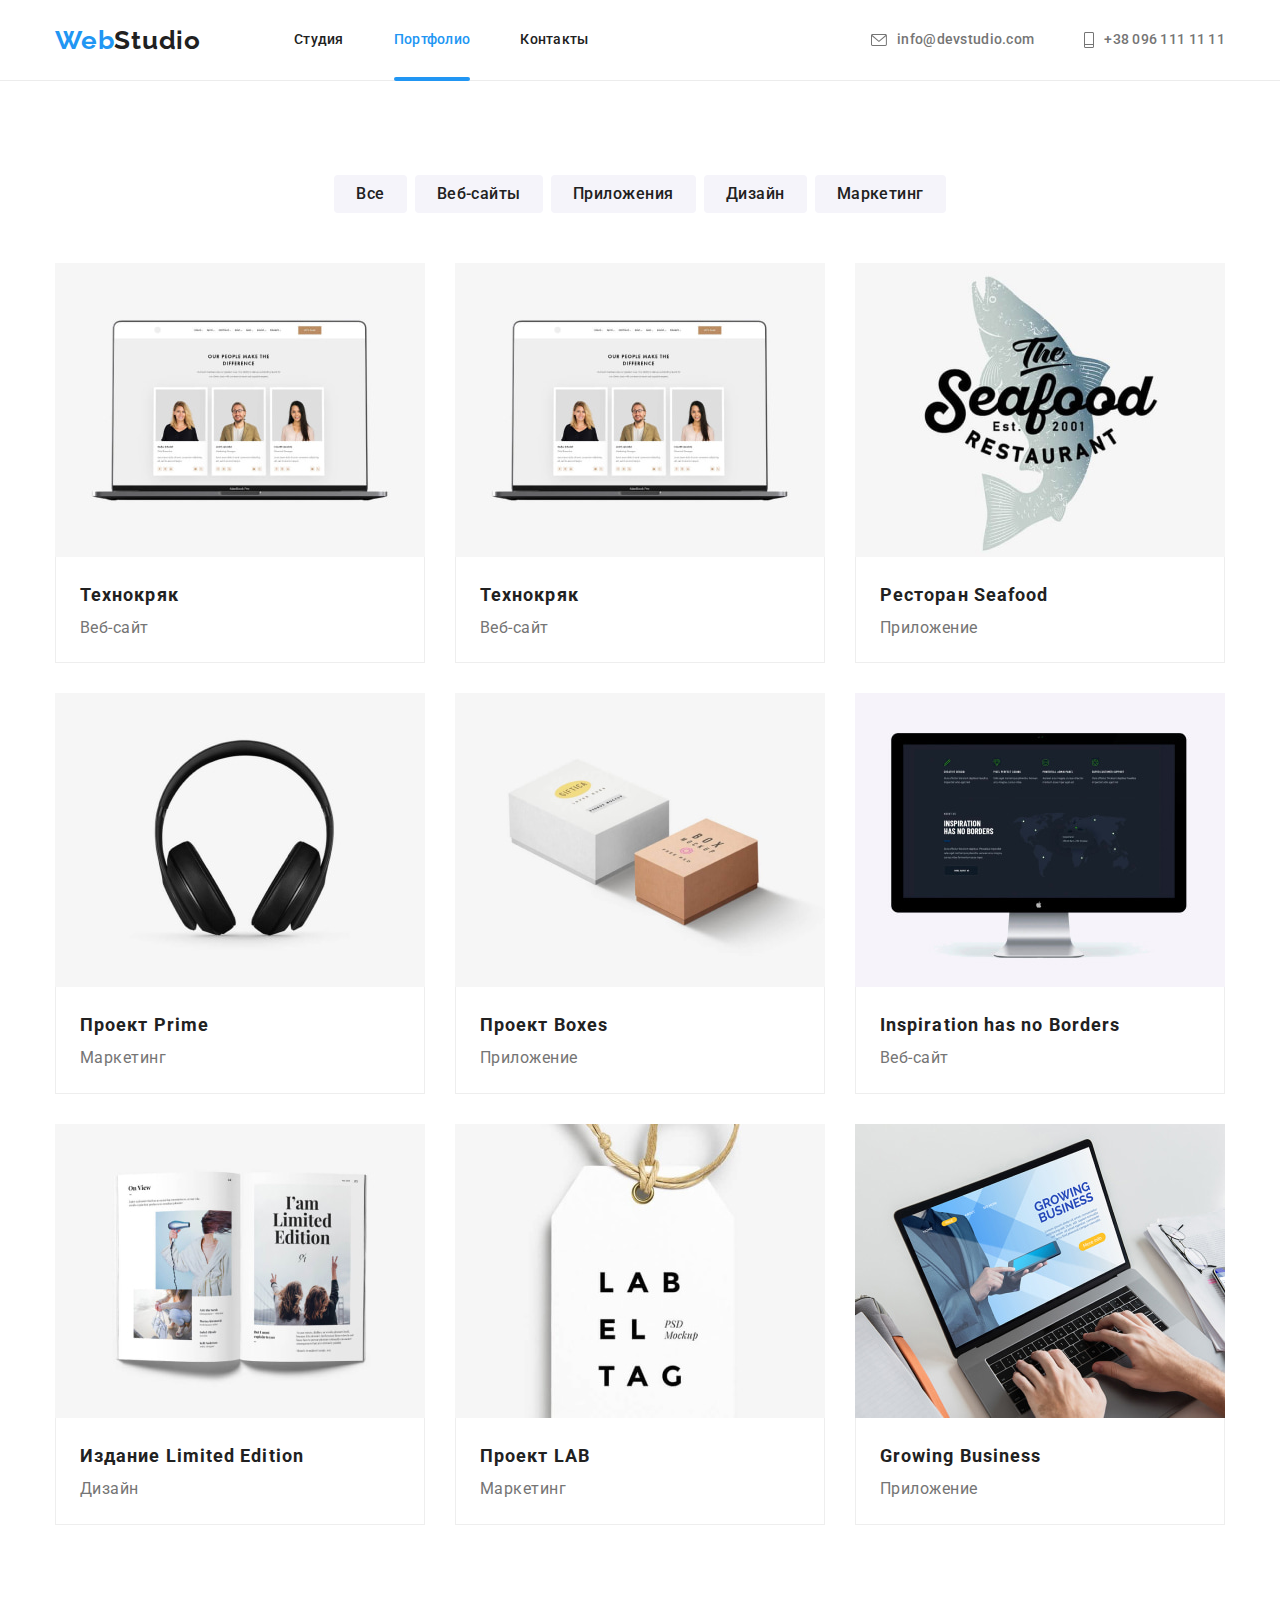
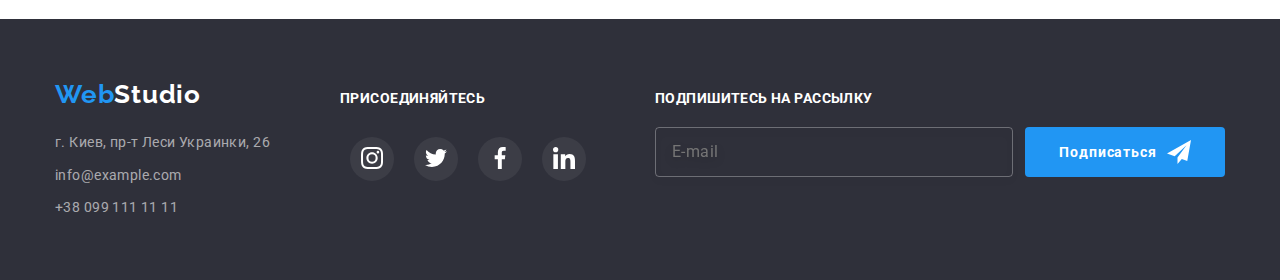
==== commit d33b84de: "add ''&'' and ''section''" ====
--- a/portfolio.html
+++ b/portfolio.html
@@ -13,7 +13,9 @@
      <link href="https://fonts.googleapis.com/css2?family=Raleway:wght@700&family=Roboto:wght@400;500;700;900&display=swap"
          rel="stylesheet">
      <!-- Кастомные стили -->
-     <link rel="stylesheet" href="./css/styles.css">
+     
+
+    <link rel="stylesheet" href="./css/main.min.css">
 </head>
 
 <body >
@@ -22,7 +24,7 @@
 <div class="container  header__container">
     <!--Навигация-->
     <nav class="nav">
-        <a href="./index.html" class="header__logo">Web<span class="header__logo header__logo--black">Studio</span></a>
+        <a href="./index.html" class="logo">Web<span class="logo logo__black">Studio</span></a>
         <ul class="nav__list">
             <li class="nav__item">
                 <a href="./index.html" class="nav__link ">Студия</a>
@@ -59,7 +61,7 @@
     <!--Герой-->
     <main>
 
-    <section class="portfolio">
+    <section class="section">
         <div class="container">
         <h1 class="visually-hidden">Портфолио</h1>
     <ul class="button-list">
@@ -235,7 +237,7 @@
     <div class="container">
         <div class="footer__flex">
             <div class="footer__contacts-flex">
-                <a href="./index.html" class="footer__logo">Web<span class="footer__logo footer__logo--white">Studio</span></a>
+                <a href="./index.html" class="logo">Web<span class="logo logo__white">Studio</span></a>
                 <address class="address">
                     <ul>
                         <li class="address__details">
--- a/css/main.min.css
+++ b/css/main.min.css
@@ -0,0 +1,2 @@
+:root{--main-font: "roboto", sans-serif;--secondary-font: "raleway", sans-serif;--light-txt-cl: #ffffff;--txt-cl: #757575;--title-cl: #212121;--accent-txt-cl: #2196f3;--secondary-light-bg: #ffffff;--team-bg: #f5f4fa;--primary-dark-bg: #2f303a;--accent-bg-cl: #2196f3}.visually-hidden{position:absolute;width:1px;height:1px;margin:-1px;border:0;padding:0;white-space:nowrap;clip-path:inset(100%);clip:rect(0 0 0 0);overflow:hidden}ul{margin:0;padding:0;list-style:none}h1,h2,h3,h4,h5,h6,p,ul,ol{margin-top:0;margin-bottom:0}.list{color:var(--accent-txt-cl);list-style-type:none;text-decoration:none}body{font-family:var(--main-font);font-size:14px;line-height:1.71;letter-spacing:0.03em;color:var(--txt-cl)}img{display:block;max-width:100%;height:auto}textarea{resize:none;border:1px solid rgba(33,33,33,0.2);border-radius:4px}.section{padding:94px 0}.container{width:1200px;padding-left:15px;padding-right:15px;margin-right:auto;margin-left:auto}.header{background-color:var(--light-txt-cl);border-bottom:1px solid #ECECEC}.header__container{display:flex;align-items:center}.nav{display:flex;align-items:center}.logo{text-decoration:none;font-family:Raleway;font-weight:700;line-height:1.19;font-size:26px;letter-spacing:0.03em;color:var(--accent-txt-cl)}.logo__black{color:var(--title-cl)}.nav__link{padding-top:32px;padding-bottom:32px;display:block;position:relative;transition:color 250ms cubic-bezier(0.4, 0, 0.2, 1)}.nav__link:hover,.nav__link:focus{color:var(--accent-txt-cl)}.nav__link{display:flex;font-weight:500;line-height:1.14;letter-spacing:0.02em;color:var(--title-cl);text-decoration:none}.nav__link--current{color:#2196f3}.nav__link--current::after{content:'';bottom:-1px;left:0;display:block;width:100%;background-color:#2196F3;border-radius:2px;height:4px;position:absolute}.nav__list{display:flex;list-style-type:none;margin-left:93px}.nav__list .nav__item:not(:last-child){margin-right:50px}.contacts{display:flex;list-style-type:none;margin-left:auto}.contacts .contacts__item:not(:last-child){margin-right:50px}.contacts__link{display:flex;align-items:center;font-weight:500;line-height:1.14;letter-spacing:0.02em;color:var(--txt-cl);text-decoration:none;fill:var(--txt-cl);transition:color 250ms cubic-bezier(0.4, 0, 0.2, 1),fill 250ms cubic-bezier(0.4, 0, 0.2, 1)}.contacts__link:hover,.contacts__link:focus{color:var(--accent-bg-cl);fill:var(--accent-bg-cl)}.contacts__icon{margin-right:10px;fill:currentColor;transition:fill 250ms cubic-bezier(0.4, 0, 0.2, 1)}.contacts__icon:hover,.contacts__icon:focus{fill:#2196f3}.hero{padding-top:200px;padding-bottom:200px;max-width:1600px;min-height:600px;margin-left:auto;margin-right:auto;text-align:center;background-image:linear-gradient(to right, rgba(47,48,58,0.4), rgba(47,48,58,0.4)),url(../images/back-color.jpg);background-color:var(--primary-dark-bg);background-repeat:no-repeat;background-size:cover;background-position:center}.hero__title{font-weight:900;line-height:1.36;font-size:44px;text-align:center;letter-spacing:0.06em;text-transform:uppercase;color:var(--light-txt-cl)}.hero__button{cursor:pointer;margin-top:40px;padding:10px 32px;display:flexbox;font-weight:700;line-height:1.87;letter-spacing:0.06em;color:var(--light-txt-cl);background-color:var(--accent-bg-cl);border-radius:4px;border:transparent}.backdrop{position:fixed;top:0;left:0;width:100%;height:100%;background-color:rgba(0,0,0,0.2);transition:opacity 500ms cubic-bezier(0.4, 0, 0.2, 1),visibility 500ms cubic-bezier(0.4, 0, 0.2, 1),pointer-events 500ms cubic-bezier(0.4, 0, 0.2, 1)}.backdrop.is-hidden{opacity:0;visibility:hidden;pointer-events:none}.backdrop.is-hidden .modal{transform:scaleY(0)}.modal{position:absolute;top:50%;left:50%;transform:scaleY(1);transform:translate(-50%, -50%);width:528px;height:581px;background-color:var(--light-txt-cl);opacity:1;transition:transform 250ms cubic-bezier(0.4, 0, 0.2, 1);box-shadow:0px 1px 3px rgba(0,0,0,0.12),0px 1px 1px rgba(0,0,0,0.14),0px 2px 1px rgba(0,0,0,0.2);border-radius:4px;animation:animate125 3000ms infinite 1000ms}.modal__form{padding:40px}.modal__title{font-weight:700;font-size:20px;line-height:1.15;text-align:center;letter-spacing:0.03em;color:var(--title-cl)}.modal__form-field{position:relative;display:flex;flex-direction:column;margin-top:10px}.modal__form-field textarea::placeholder{font-weight:400;line-height:1.16;letter-spacing:0.01em;color:rgba(117,117,117,0.5)}.modal__form-text{line-height:1.16;letter-spacing:0.01em;color:#757575;margin-bottom:4px}.modal__svg{position:relative}.modal__input{border:1px solid rgba(33,33,33,0.2);box-sizing:border-box;border-radius:4px;width:448px;height:40px;padding-left:42px;transition:border-color 250ms cubic-bezier(0.4, 0, 0.2, 1),fill 250ms cubic-bezier(0.4, 0, 0.2, 1),outline 250ms cubic-bezier(0.4, 0, 0.2, 1)}.modal__input:focus-within{border-color:var(--accent-txt-cl);outline:transparent}.modal__icon{position:absolute;top:50%;left:12px;transform:translateY(-50%);display:inline-block}.modal__input:focus ~ .modal__icon{fill:var(--accent-bg-cl)}.modal__comment{display:flex;flex-direction:column;width:448px;height:120px;margin-top:10px;margin-bottom:20px}.modal__field{padding-top:12px;padding-left:16px;transition:border-color 250ms cubic-bezier(0.4, 0, 0.2, 1),outline 250ms cubic-bezier(0.4, 0, 0.2, 1);width:448px;height:120px}.modal__field:focus-within{border-color:var(--accent-txt-cl);outline:transparent}.modal__wrap-check{display:flex;align-items:center;justify-content:center}.modal__check{font-size:14px;line-height:24px;letter-spacing:0.03em;color:#757575;appearance:none;display:flex;align-items:center}.modal__check:checked+.modal__check-text span{background-image:url(..//images/icons.svg#icon-icon-check);background-color:var(--accent-bg-cl);border:none;background-repeat:no-repeat;background-size:cover;background-origin:border-box}.modal__check-text span{width:16px;height:15px;border:2px solid #212121;border-radius:2px;display:flex;margin-right:10px;align-items:center;justify-content:center}.modal__policy{color:var(--accent-txt-cl);cursor:pointer}.modal__button-wrapper{display:flex;justify-content:center;align-items:center;margin-top:30px}.modal__submit-button{width:200px;height:50px;cursor:pointer;font-weight:700;line-height:1.87;letter-spacing:0.06em;color:var(--light-txt-cl);background-color:var(--accent-bg-cl);border-radius:4px;border:transparent;box-shadow:0px 4px 4px rgba(0,0,0,0.15)}.modal__close-btn{position:absolute;display:flex;cursor:pointer;align-items:center;justify-content:center;border:1px solid rgba(0,0,0,0.1);width:30px;height:30px;border-radius:50%;background-color:var(--light-txt-cl)}.modal>.modal__close-btn{position:absolute;top:8px;right:8px;margin:0}.features{display:flex;list-style-type:none}.features__item{width:270px;align-items:center}.features .features__item:not(:last-child){margin-right:30px}.features__icon-wrapper{display:flex;width:270px;height:120px;align-items:center;justify-content:center;margin-bottom:30px;background-color:var(--team-bg)}.features__title{margin-bottom:10px;font-weight:700;line-height:1.14;letter-spacing:0.03em;text-transform:uppercase;color:var(--title-cl)}.features__txt{line-height:1.71;letter-spacing:0.03em;color:var(--txt-cl)}.activity{padding-top:0;padding-bottom:94px}.section__title{margin-bottom:50px;font-weight:700;font-size:36px;line-height:1.16;text-align:center;letter-spacing:0.03em;color:var(--title-cl)}.section--padding-reset{padding-top:0}.activity__list{display:flex;list-style-type:none}.activity__item{position:relative}.activity__item+.activity__item{margin-left:30px}.activity__text{display:flex;justify-content:center;align-items:center;width:100%;position:absolute;bottom:0;left:0;height:70px;font-weight:bold;font-size:14px;line-height:1.14;text-transform:uppercase;color:var(--light-txt-cl);background-color:rgba(47,48,58,0.8)}.section-other-background{background-color:var(--team-bg);padding-top:94px}.section__title{margin-bottom:50px;font-weight:700;line-height:1.16;font-size:36px;text-align:center;letter-spacing:0.03em;color:var(--title-cl)}.team__list{display:flex;list-style-type:none}.team__item{box-shadow:0px 1px 3px rgba(0,0,0,0.12),0px 1px 1px rgba(0,0,0,0.14),0px 2px 1px rgba(0,0,0,0.2);border-radius:0px 0px 4px 4px;background-color:var(--secondary-light-bg);width:270px;height:430px}.team__list .team__item:not(:last-child){margin-right:30px}.team__card{padding-top:30px;padding-bottom:30px}.team__title{margin-bottom:10px;font-weight:500;font-size:16px;line-height:1.18;text-align:center;letter-spacing:0.03em;color:var(--title-cl)}.team__text{font-size:16px;line-height:1.18;text-align:center;letter-spacing:0.03em;color:var(--txt-cl);margin-bottom:16px}.socials{display:flex;justify-content:center}.socials__item{display:flex;align-self:center}.socials__item:not(:last-child){margin-right:10px}.socials__link{display:flex;justify-content:center;align-items:center;width:44px;height:44px;background-color:transparent;border-radius:50%;background-position:center;background-size:20px;color:currentColor;transition:fill 250ms cubic-bezier(0.4, 0, 0.2, 1),background-color 250ms cubic-bezier(0.4, 0, 0.2, 1)}.socials__link:hover,.socials__link:focus{background-color:var(--accent-txt-cl)}.socials__link:focus{background-color:var(--accent-txt-cl)}.socials__icon{width:22px;height:22px;fill:#AFB1B8;transition:fill 250ms cubic-bezier(0.4, 0, 0.2, 1)}.socials__link:hover .socials__icon,.socials__link:focus .socials__icon{fill:var(--light-txt-cl)}.clients{display:flex;padding:0;margin:0;list-style:none;justify-content:space-between;align-items:center}.clients-item{width:170px;height:90px;transition:250ms cubic-bezier(0.4, 0, 0.2, 1)}.clients-item:not(:last-child){margin-right:30px}.clients__link{display:flex;align-items:center;justify-content:center;width:100%;height:100%;display:flex;align-items:center;justify-content:center;border:1px solid #afb1b8;color:#afb1b8;background-color:var(--light-txt-cl);border-radius:4px;transition:color 250ms cubic-bezier(0.4, 0, 0.2, 1),border-color 250ms cubic-bezier(0.4, 0, 0.2, 1)}.clients__link:hover,.clients__link:focus{color:var(--accent-color);border-color:var(--accent-color)}.clients__icon{fill:currentColor}.footer{background-color:var(--primary-dark-bg);padding-top:60px;padding-bottom:60px}.footer__flex{display:flex;align-items:baseline}.logo__white{color:var(--light-txt-cl)}.address{padding-top:20px;font-style:normal}.address__details{list-style-type:none}.address__details:not(:last-child){margin-bottom:9px}.address__item--white{color:var(--light-txt-cl);text-decoration:none}.address__item{line-height:1.71;letter-spacing:0.03em;color:rgba(255,255,255,0.6);text-decoration:none}.join__flex{margin-left:70px}.join__title{font-family:var(--main-font);margin-bottom:20px;font-weight:700;font-size:14px;letter-spacing:0.03em;line-height:1.14;text-transform:uppercase;color:var(--light-txt-cl)}.join__list{display:flex;justify-content:space-between}.join__item{margin:10px}.join__link{width:44px;height:44px;display:block;border-radius:50%;color:var(--light-txt-cl);background-color:#ffffff10;padding-left:11px;padding-top:10px;transition:background-color 250ms cubic-bezier(0.4, 0, 0.2, 1),color 250ms cubic-bezier(0.4, 0, 0.2, 1)}.join__link:hover,.join__link:focus{color:var(--light-txt-cl);background-color:var(--accent-txt-cl)}.join__icon{fill:var(--light-txt-cl)}.subscribe-form{margin-left:auto}.subscribe-form__title{font-weight:700;font-size:14px;line-height:1.14;letter-spacing:0.03em;text-transform:uppercase;color:var(--light-txt-cl);padding-bottom:20px}.subscribe-form__wrapper{display:flex;align-items:center;justify-content:center}.subscribe-form__label{margin-right:12px}.subscribe-form__input{width:358px;height:50px;border:1px solid rgba(255,255,255,0.3);filter:drop-shadow(0px 4px 4px rgba(0,0,0,0.15));border-radius:4px;background-color:transparent;cursor:pointer;outline:none;padding-left:16px;font-size:16px;line-height:1.25;letter-spacing:0.03em;color:rgba(255,255,255,0.6)}.subscribe{display:flex;justify-content:center;align-items:center}.subscribe__button{cursor:pointer;font-weight:700;line-height:1.87;letter-spacing:0.06em;color:var(--light-txt-cl);background-color:var(--accent-bg-cl);border-radius:4px;border:transparent;display:flex;justify-content:center;align-items:center;min-width:200px;min-height:50px}.subscribe__icon{fill:var(--light-txt-cl);margin-left:10px}.button-list{display:flex;list-style-type:none;justify-content:center;margin-bottom:50px}.button-list .button-list__item:not(:last-child){margin-right:8px}.button-list__style{cursor:pointer;padding:6px 22px;font-weight:500;line-height:1.62;font-size:16px;text-align:center;letter-spacing:0.03em;color:var(--title-cl);background-color:var(--team-bg);border:transparent;border-radius:4px;transition:color 250ms cubic-bezier(0.4, 0, 0.2, 1),background-color 250ms cubic-bezier(0.4, 0, 0.2, 1),box-shadow 250ms cubic-bezier(0.4, 0, 0.2, 1)}.button-list__style:hover,.button-list__style:focus{background-color:var(--accent-bg-cl);color:var(--light-txt-cl);box-shadow:0px 3px 1px rgba(0,0,0,0.1),0px 1px 2px rgba(0,0,0,0.08),0px 2px 2px rgba(0,0,0,0.12)}.cards__title{font-size:18px;font-weight:700;line-height:2;letter-spacing:0.06em;color:var(--title-cl)}.cards__info{font-size:16px;line-height:1.85;letter-spacing:0.03em;color:var(--txt-cl)}.cards{display:flex;flex-wrap:wrap;list-style-type:none}.cards:hover{transform:translateY(0)}.cards .cards__content:nth-child(3n){margin-right:0}.cards__content{margin-right:30px;margin-bottom:30px;width:370px}.cards__content:nth-last-child(-n+3){margin-bottom:0}.cards__link{text-decoration:none;color:currentColor;transition:250ms cubic-bezier(0.4, 0, 0.2, 1)}.cards__design{display:block;transition:box-shadow 250ms cubic-bezier(0.4, 0, 0.2, 1)}.cards__design:hover,.cards__design:focus{box-shadow:0px 1px 1px rgba(0,0,0,0.12),0px 4px 4px rgba(0,0,0,0.06),1px 4px 6px rgba(0,0,0,0.16)}.cards__overlay{position:relative;overflow:hidden}.cards__text{position:absolute;top:0;left:0;padding:63px 24px;font-size:18px;line-height:1.56;color:var(--light-txt-cl);background:rgba(33,150,243,0.9);transform:translateY(100%);transition:transform 250ms cubic-bezier(0.4, 0, 0.2, 1)}.cards__design:hover .cards__text{transform:translate(0);transition-duration:250ms}.cards__design:focus .cards__text{transform:translate(0);transition-duration:250ms}.cards__link:hover .cards__text,.cards__link:focus .cards__text{transform:translateY(0)}.cards__descr{padding:20px 24px;border:1px solid #eeeeee;border-top:transparent}
+/*# sourceMappingURL=main.min.css.map */